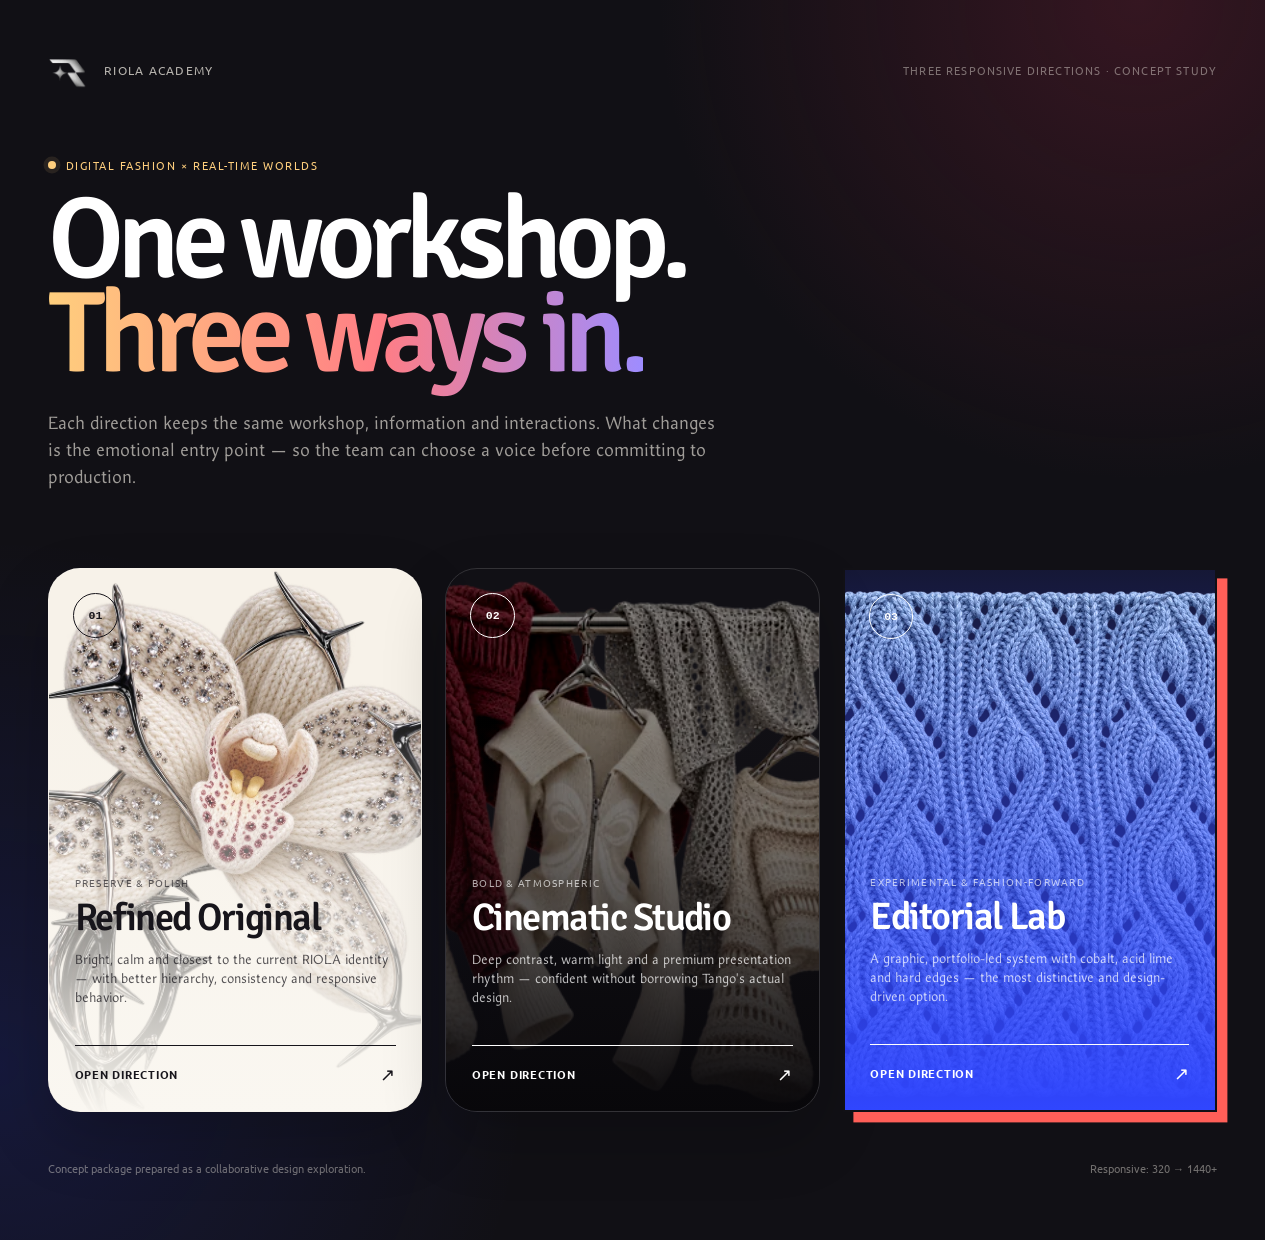
==== index.html @ c8ce3b25 "Publish three responsive RIOLA Academy concept directions" ====
<!doctype html>
<html lang="en">
<head>
  <meta charset="utf-8">
  <meta name="viewport" content="width=device-width, initial-scale=1">
  <meta name="theme-color" content="#111015">
  <meta name="description" content="Three responsive visual directions for RIOLA Academy's digital knitwear workshop.">
  <title>RIOLA Academy — three design directions</title>
  <link rel="icon" href="assets/riola-mark-192.webp" type="image/webp">
  <link rel="stylesheet" href="assets/styles.css?v=20261012172255">
  <link rel="stylesheet" href="assets/concepts.css?v=1">
</head>
<body class="concepts-page">
  <main>
    <header class="concepts-header">
      <a class="concepts-brand" href="./" aria-label="RIOLA Academy concepts home">
        <img src="assets/riola-mark-192.webp" alt="">
        <span>RIOLA ACADEMY</span>
      </a>
      <p>Three responsive directions · concept study</p>
    </header>

    <section class="concepts-intro" aria-labelledby="concepts-title">
      <p class="concepts-kicker"><span aria-hidden="true"></span> Digital fashion × real-time worlds</p>
      <h1 id="concepts-title">One workshop.<br><em>Three ways in.</em></h1>
      <p>Each direction keeps the same workshop, information and interactions. What changes is the emotional entry point — so the team can choose a voice before committing to production.</p>
    </section>

    <section class="concept-grid" aria-label="Design directions">
      <a class="concept-card concept-card--refined" href="refined/">
        <div class="concept-art"><img src="assets/white-flower-1000.webp" alt="" loading="eager"></div>
        <div class="concept-number">01</div>
        <div class="concept-copy">
          <span>Preserve &amp; polish</span>
          <h2>Refined Original</h2>
          <p>Bright, calm and closest to the current RIOLA identity — with better hierarchy, consistency and responsive behavior.</p>
        </div>
        <strong>Open direction <span aria-hidden="true">↗</span></strong>
      </a>

      <a class="concept-card concept-card--cinematic" href="cinematic/">
        <div class="concept-art"><img src="assets/sweater-rack-720.webp" alt="" loading="lazy"></div>
        <div class="concept-number">02</div>
        <div class="concept-copy">
          <span>Bold &amp; atmospheric</span>
          <h2>Cinematic Studio</h2>
          <p>Deep contrast, warm light and a premium presentation rhythm — confident without borrowing Tango's actual design.</p>
        </div>
        <strong>Open direction <span aria-hidden="true">↗</span></strong>
      </a>

      <a class="concept-card concept-card--editorial" href="editorial/">
        <div class="concept-art"><img src="assets/knit-blue-800.webp" alt="" loading="lazy"></div>
        <div class="concept-number">03</div>
        <div class="concept-copy">
          <span>Experimental &amp; fashion-forward</span>
          <h2>Editorial Lab</h2>
          <p>A graphic, portfolio-led system with cobalt, acid lime and hard edges — the most distinctive and design-driven option.</p>
        </div>
        <strong>Open direction <span aria-hidden="true">↗</span></strong>
      </a>
    </section>

    <footer class="concepts-footer">
      <p>Concept package prepared as a collaborative design exploration.</p>
      <span>Responsive: 320 → 1440+</span>
    </footer>
  </main>
</body>
</html>
---- assets/styles.css ----
@font-face {
  font-family: 'Signika Negative';
  src: url('./fonts/Signika_Negative/SignikaNegative-VariableFont_wght.ttf') format('truetype');
  font-style: normal;
  font-weight: 300 700;
  font-display: swap;
}

@font-face {
  font-family: 'Waiting for the Sunrise';
  src: url('./fonts/Waiting_for_the_Sunrise/WaitingfortheSunrise-Regular.ttf') format('truetype');
  font-style: normal;
  font-weight: 400;
  font-display: swap;
}

@font-face {
  font-family: 'Ubuntu';
  src: url('./fonts/Ubuntu/Ubuntu-Regular.ttf') format('truetype');
  font-style: normal;
  font-weight: 400;
  font-display: swap;
}

@font-face {
  font-family: 'Ubuntu';
  src: url('./fonts/Ubuntu/Ubuntu-Medium.ttf') format('truetype');
  font-style: normal;
  font-weight: 500;
  font-display: swap;
}

@font-face {
  font-family: 'Ubuntu';
  src: url('./fonts/Ubuntu/Ubuntu-Bold.ttf') format('truetype');
  font-style: normal;
  font-weight: 700;
  font-display: swap;
}

@font-face {
  font-family: 'Amarna';
  src: url('./fonts/Amarna/Amarna-VariableFont_wght.ttf') format('truetype');
  font-style: normal;
  font-weight: 100 900;
  font-display: swap;
}

@font-face { font-family: 'Poppins'; src: url('./fonts/Poppins/Poppins-Regular.ttf') format('truetype'); font-style: normal; font-weight: 400; font-display: swap; }

@keyframes fade-in {
  0% {
    opacity: 0;
  }

  100% {
    opacity: 1;
  }
}

:root {
  color-scheme: light;
  --ink: #20232d;
  --muted: #737987;
  --blue: #334fcc;
  --wine: #7a2138;
  --green: #2dbd8a;
  --line: rgba(60, 60, 67, .14);
  --glass: rgba(255, 255, 255, .72);
  font-family: Ubuntu, Inter, Arial, sans-serif;
  color: var(--ink);
  background: #fff;
  font-synthesis: none;
  text-rendering: optimizeLegibility;
}

* { box-sizing: border-box; }
html { min-width: 320px; scroll-behavior: smooth; scrollbar-gutter: stable; }
html.modal-open { overflow: hidden; }
html.assets-loading body { overflow: hidden; visibility: hidden; }
html.assets-ready body { animation: assets-ready .18s ease-out both; }
@keyframes assets-ready { from { opacity: 0; } to { opacity: 1; } }
body { margin: 0; min-width: 320px; background: #fff; overflow-x: hidden; }
button, input { font: inherit; }
:where(button, summary, label, [role="button"], [data-page], [data-open-booking], [data-close], [onclick], img, video, figure) { -webkit-tap-highlight-color: transparent; -webkit-touch-callout: none; touch-action: manipulation; }
button { color: inherit; user-select: none; }
img { display: block; max-width: 100%; user-select: none; }
a { color: inherit; }
[hidden] { display: none !important; }

.landing {
  position: relative;
  isolation: isolate;
  min-height: 100vh;
  overflow: clip;
  display: flex;
  flex-direction: column;
  background: #fff;
}
.landing > :not(.site-footer) { transition: filter 250ms ease; }
.ambient { position: absolute; z-index: -2; pointer-events: none; width: 862px; height: 740px; border-radius: 50%; filter: blur(34px); opacity: .65; }
.ambient--blue { left: -660px; top: -140px; background: radial-gradient(ellipse at 50% 50%, rgba(184,199,255,.34), rgba(251,255,206,.16) 44%, transparent 70%); }
.ambient--warm { right: -550px; top: -350px; background: radial-gradient(ellipse at 50% 50%, rgba(255,233,208,.25), transparent 70%); }
.knit-background { position: absolute; z-index: -1; pointer-events: none; left: -190px; bottom: -96px; width: min(790px, 58vw); height: 560px; object-fit: cover; object-position: center; transform: rotate(-7deg); opacity: .88; mask-image: linear-gradient(125deg, #000 0%, #000 52%, transparent 83%); }

.brand-header { flex: 0 0 auto; height: 82px; display: flex; align-items: center; justify-content: center; position: relative; z-index: 1; }
.brand { display: flex; align-items: center; gap: 10px; text-decoration: none; color: #9598a4; font: 400 13px/1 Inter, sans-serif; letter-spacing: .02em; }
.brand img { width: 48px; height: 48px; object-fit: contain; }

.hero { position: relative; width: min(1200px, calc(100% - 64px)); min-height: 418px; margin: 0 auto; display: grid; grid-template-columns: minmax(420px, .98fr) minmax(390px, 1.02fr); align-items: center; }
.hero-copy { position: relative; z-index: 2; padding: 0 0 18px 22px; }
.hero h1 { display: flex; flex-direction: column; margin: 0 0 24px; font-family: 'Signika Negative', Ubuntu, sans-serif; font-weight: 500; font-size: clamp(92px, 13.1vw, 188px); line-height: .72; letter-spacing: -.105em; color: #211c18; }
.hero h1 > span { white-space: nowrap; }
.hero h1 > span {
  display: inline-block;
  flex: 0 0 auto;
  padding-right: 20px;
  align-self: flex-start;
  width: max-content;
  max-width: none;
  color: transparent;
  background: linear-gradient(90deg, #181209 0%, #97948f 100%);
  -webkit-background-clip: text;
  background-clip: text;
  -webkit-text-fill-color: transparent;
}
.hero h1 .accent {
  color: var(--wine);
  -webkit-text-fill-color: var(--wine);
}
.hero-subtitle { display: flex; align-items: center; gap: 10px; margin: 18px 0 23px; color: #7d321f; font: 400 clamp(20px, 2.6vw, 33px)/1.05 'Waiting for the Sunrise', cursive; letter-spacing: -.03em; text-transform: uppercase; white-space: nowrap; }
.hero-subtitle i { display: block; width: 24px; height: 2px; border-radius: 9px; background: #6a1c1c; flex: 0 0 auto; }
.hero-description { max-width: 520px; margin: 0; color: #5f6675; font: 400 15px/1.5 Amarna, Ubuntu, sans-serif; letter-spacing: -.025em; }
.hero-note { margin: 10px 0 21px; color: #858a95; font: 400 11px/1.4 Amarna, Inter, sans-serif; }
.primary-button { display: inline-flex; align-items: center; justify-content: center; gap: 12px; min-height: 52px; padding: 0 22px; border: 1px solid rgba(255,255,255,.58); border-radius: 999px; color: #fff; background: linear-gradient(105deg, #d9304a, #6a1c2d); box-shadow: 0 9px 18px rgba(56, 28, 28, .2), inset 0 1px 2px rgba(0,0,0,.08); cursor: pointer; transition: transform .18s ease, box-shadow .18s ease; }
.primary-button span { font: 400 15px/1 Ubuntu Mono, monospace; text-transform: uppercase; letter-spacing: -.035em; }
.primary-button picture { width: 16px; height: 16px; display: grid; place-items: center; flex: 0 0 16px; }
.primary-button:hover { transform: translateY(-2px); box-shadow: 0 13px 24px rgba(56, 28, 28, .24), inset 0 1px 2px rgba(0,0,0,.08); }
.primary-button:focus-visible, .folder:focus-visible, .close-button:focus-visible, .submit-button:focus-visible { outline: 3px solid #6698ff; outline-offset: 3px; }
.hero-art { height: 420px; position: relative; z-index: 1; align-self: stretch; }
.hero-flower { position: absolute; inset: 3px -25px 0 -8px; width: calc(100% + 40px); height: 100%; object-fit: contain; object-position: bottom; }
.workshop-pill { position: absolute; z-index: 2; left: 17%; bottom: 16px; display: inline-flex; align-items: center; gap: 7px; padding: 8px 13px; border: 1px solid rgba(255,255,255,.84); border-radius: 999px; background: rgba(240,240,240,.72); box-shadow: 0 1px 12px 2px rgba(0,0,0,.16); font: 500 10px/1 Inter, sans-serif; white-space: nowrap; }
.workshop-pill picture { width: 14px; height: 14px; display: grid; place-items: center; }

.facts { position: relative; z-index: 2; width: min(1320px, calc(100% - 64px)); min-height: 96px; margin: 6px auto 0; padding: 18px 27px; display: grid; grid-template-columns: repeat(6, minmax(0, 1fr)) auto; align-items: center; gap: 0; border: 1px solid rgba(255,255,255,.86); border-radius: 26px; background: rgba(255,255,255,.76); box-shadow: 0 6px 30px rgba(64, 72, 88, .13); backdrop-filter: blur(18px); }
.facts > div:not(.availability) { padding: 0 20px; border-right: 1px solid rgba(91, 99, 115, .14); }
.facts > div:first-child { padding-left: 12px; }
.facts span { display: block; color: #8a8e98; font: 400 8px/1.3 Ubuntu; letter-spacing: .06em; text-transform: uppercase; }
.facts strong { display: block; margin-top: 4px; color: #363b47; font: 500 11px/1.3 Ubuntu; white-space: nowrap; }
.facts .availability { display: flex; align-items: center; gap: 6px; margin-left: 16px; padding: 14px 10px; border-radius: 999px; color: #168d67; background: rgba(222, 247, 238, .85); font: 500 9px/1 Inter, sans-serif; white-space: nowrap; }
.facts .availability span { width: 5px; height: 5px; display: block; border-radius: 50%; background: #32b487; }

.desktop-gallery { width: min(1160px, calc(100% - 64px)); margin: 26px auto 38px; min-height: 286px; display: grid; grid-template-columns: minmax(570px, 1.35fr) minmax(265px, .8fr); align-items: center; gap: 42px; position: relative; z-index: 1; }
.folder-grid { display: grid; grid-template-columns: repeat(4, minmax(100px, 1fr)); grid-auto-rows: 138px; align-items: center; justify-items: center; }
.folder { user-select: none; -webkit-user-select: none; -webkit-tap-highlight-color: transparent; -webkit-touch-callout: none; touch-action: manipulation; width: 116px; max-width: 100%; display: flex; flex-direction: column; align-items: center; gap: 5px; padding: 0; border: 0; background: transparent; cursor: pointer; color: #16171b; font: 400 13px/1.15 Poppins, Inter, sans-serif; letter-spacing: -.04em; text-align: center; transition: transform .16s ease; }
.folder img { user-select: none; width: 100%; aspect-ratio: 116 / 98; object-fit: contain; filter: drop-shadow(0 2px 2px rgba(0,0,0,.08)); }
.folder span { user-select: none; display: inline-block; max-width: 130px; padding: 2px 5px; border-radius: 5px; background: rgba(255,255,255,.72); backdrop-filter: blur(5px); }
.folder:hover { transform: translateY(-5px) scale(1.03); }
.folder--tutors { grid-column: 2; grid-row: 2; }
.folder--results { grid-column: 3; grid-row: 2; }
.knit-preview { --knit-preview-radius: 32px; justify-self: center; width: min(350px, 100%); aspect-ratio: 408 / 339; margin: 0; overflow: hidden; border-radius: var(--knit-preview-radius); }
.knit-preview video { display: block; width: 100%; height: 100%; border-radius: var(--knit-preview-radius); clip-path: inset(0 round var(--knit-preview-radius)); object-fit: cover; }

.site-footer { min-height: 142px; margin-top: auto; padding: 25px max(28px, calc((100% - 680px) / 2)); display: grid; grid-template-columns: 1.25fr .75fr .75fr; gap: 48px; color: #fff; background: #030303; position: relative; z-index: 2; font-family: Inter, sans-serif; }
.site-footer > div { display: flex; flex-direction: column; align-items: flex-start; gap: 8px; transition: filter 250ms ease; }
.site-footer strong { font-size: 10px; line-height: 1.2; font-weight: 600; }
.site-footer a { color: #e2e3e7; text-decoration: none; font-size: 9px; }
.site-footer a:hover { color: #65bbff; }
.site-footer .footer-brand strong { font-size: 13px; }
.site-footer small { margin-top: 7px; color: #8e8e92; font-size: 8px; }
.site-footer .footer-brand { padding-top: 1px; }
.site-footer .footer-brand::after { content: ''; position: absolute; left: 50%; top: 25px; width: 12px; height: 10px; border-radius: 50%; background: #fff; opacity: .02; }

/* Floating workshop windows */
.modal-blur-layer { position: fixed; z-index: 19; inset: 0; pointer-events: none; opacity: 0; transition: opacity 250ms ease; }
.modal-blur-layer.is-visible { opacity: 1; }
/* Filter the page content itself so modal scrolling and the Turnstile iframe stay outside the backdrop compositor path. */
html.booking-blur-active .landing,
html.page-blur-active .landing { filter: none; }
html.booking-blur-active .landing > :not(.site-footer),
html.page-blur-active .landing > :not(.site-footer) { filter: blur(10.5px) saturate(.78); }
html.booking-blur-active .site-footer,
html.page-blur-active .site-footer { position: relative; isolation: isolate; }
.site-footer::before { content: ''; position: absolute; z-index: -1; inset: -8px 0 auto;  height: 28px; background: #030303; box-shadow: #000 0 -5px 10px 10px; pointer-events: none; transform: translateY(30px); transition: transform .3s ease; }
html.booking-blur-active .site-footer::before,
html.page-blur-active .site-footer::before {
  transform: translateY(13px)
}
html.booking-blur-active .site-footer > div,
html.page-blur-active .site-footer > div { position: relative; z-index: 1; filter: blur(10.5px) saturate(.78); }
.modal-backdrop { position: fixed; z-index: 20; inset: 0; display: grid; place-items: center; padding: 18px; background: rgba(18, 20, 24, .28); opacity: 0; pointer-events: none; transition: opacity 250ms ease; }
.modal-backdrop.is-visible { opacity: 1; pointer-events: auto; }
.modal-backdrop > .page-window, .modal-backdrop > .booking-window { opacity: 0; transform: scale(.985); will-change: opacity, transform; transition: opacity 250ms ease, transform 250ms ease; }
.modal-backdrop.is-visible > .page-window, .modal-backdrop.is-visible > .booking-window { opacity: 1; transform: scale(1); }
.page-window, .booking-window { position: relative; overflow: hidden; border: 1px solid rgba(255,255,255,.92); border-radius: 32px; background: rgba(255,255,255,.92); box-shadow: 0 12px 56px rgba(0,0,0,.26), inset 0 40px 10px -40px rgba(40,40,40,.35), inset 0 -40px 10px -40px rgba(40,40,40,.25); }
.page-window { display: flex; flex-direction: column; width: min(1440px, calc(100vw - 36px)); max-height: calc(100dvh - 36px); min-height: min(560px, calc(100dvh - 36px)); overflow-x: hidden;}
.window-bar { position: relative; flex: 0 0 78px; display: grid; grid-template-columns: 1fr 2fr 1fr; align-items: center; padding: 0 26px; border-bottom: 1px solid rgba(255,255,255,.48); }
.live-pill { user-select: none; justify-self: start; display: inline-flex; align-items: center; gap: 7px; padding: 8px 12px; border-radius: 999px; color: #fff; background: #050505; font: 700 10px/1 Inter, sans-serif; letter-spacing: .07em; }
.live-pill img { width: auto; height: auto; max-width: none; user-select: none; }
.window-identity { text-align: center; }
.window-identity small { display: block; margin-bottom: 3px; color: rgba(60,60,67,.58); font: 500 8px/1 Inter, sans-serif; letter-spacing: .12em; text-transform: uppercase; }
.window-identity h2 { margin: 0; color: #111; font: 700 19px/1.1 Ubuntu, sans-serif; }
.close-button { user-select: none; -webkit-user-select: none; -webkit-tap-highlight-color: transparent; -webkit-touch-callout: none; touch-action: manipulation; aspect-ratio: 1; justify-self: end; width: 30px; height: 30px; padding: 0; border: 1px solid #e52a43; border-radius: 50%; background: linear-gradient(#e52a43, #891828); box-shadow: inset 0 1px 1px rgba(255,255,255,.35); cursor: pointer; }
.page-body { flex: 1 1 auto; overflow-y: auto; overflow-x: hidden; overflow-anchor: none; overscroll-behavior: contain; scrollbar-color: rgba(80,80,80,.24) transparent; scrollbar-width: thin; }
.content-page { width: 100%; max-width: 1360px; min-height: 100%; margin: 0 auto; padding: 30px 38px 34px; display: flex; flex-direction: column; gap: 24px; }
.content-page p { margin-top: 0; }
.page-heading { position: relative; z-index: 1; }
.page-heading > p:last-child { margin-bottom: 0; color: #69707d; font: 400 15px/1.5 Ubuntu, sans-serif; }
.page-heading h3 { max-width: 980px; margin: 7px 0 6px; color: #15171c; font: 700 clamp(25px, 3.2vw, 38px)/1.08 Ubuntu, sans-serif; letter-spacing: -.03em; }
.eyebrow { margin: 0; color: rgba(60,60,67,.64); font: 500 10px/1.3 Ubuntu, sans-serif; letter-spacing: .1em; text-transform: uppercase; }
.eyebrow--blue { color: var(--blue); }
.heading-with-pill { display: flex; align-items: end; justify-content: space-between; gap: 24px; }
.soft-pill { flex: 0 0 auto; display: inline-flex; align-items: center; gap: 8px; padding: 9px 13px; border: 1px solid rgba(255,255,255,.84); border-radius: 999px; color: #222631; background: rgba(255,255,255,.78); font: 500 11px/1 Ubuntu, sans-serif; white-space: nowrap; }
.soft-pill img { width: auto; height: auto; max-width: none; }
.info-card, .agenda-card, .tutor-card, .checklist-card, .starter-card, .price-card, .inclusions-card, .terms-card { border: 1px solid rgba(229,229,234,.94); border-radius: 18px; background: rgba(255,255,255,.97); box-shadow: 0 7px 16px rgba(27,33,43,.045); }
.icon-chip { display: grid; place-items: center; width: 29px; height: 29px; border-radius: 9px; background: #f0f0f2; }
.icon-chip img { width: auto; height: auto; max-width: none; }

/* About */
.about-intro { display: grid; grid-template-columns: minmax(300px, .78fr) minmax(420px, 1.22fr); gap: 34px; align-items: center; min-height: 248px; }
.about-intro .page-heading h3 { max-width: 500px; }
.about-intro .page-heading > p:not(.eyebrow) { max-width: 520px; color: #3c3c43; }
.quick-facts { display: grid; grid-template-columns: repeat(3, 1fr); gap: 15px; margin: 23px 0 0; }
.quick-facts dt, .price-card dt { color: #81858f; font: 500 13px/1.4 Ubuntu, sans-serif; letter-spacing: .08em; text-transform: uppercase; }
.quick-facts dd, .price-card dd { margin: 3px 0 0; color: #17191f; font: 500 14px/1.25 Ubuntu, sans-serif; }
.rack-photo { position: relative; min-height: 235px; align-self: stretch; display: flex; align-items: center; }
.rack-photo > img { width: 100%; height: 250px; object-fit: cover; object-position: center 50%; border-radius: 12px; }
.photo-label { position: absolute; left: 40%; top: -40px; padding: 7px 11px; border: 1px solid rgba(255,255,255,.86); border-radius: 999px; background: rgba(255,255,255,.82); font-size: 11px; }
.about-cards { display: grid; grid-template-columns: 1fr 1fr; gap: 20px; }
.info-card { position: relative; padding: 24px; }
.info-card h4, .agenda-card h4, .tutor-card h4, .checklist-card h4, .starter-card h4, .inclusions-card h4, .terms-card h4 { margin: 12px 0 7px; color: #101216; font: 700 17px/1.2 Ubuntu, sans-serif; }
.info-card p { margin: 0; color: #747983; font: 400 13px/1.55 Ubuntu, sans-serif; }
.learning-card { padding-left: 24px; }
.learning-grid { display: grid; grid-template-columns: 1fr 1fr; gap: 10px; position: relative; z-index: 1; padding-left: 0; }
.learning-grid > div { min-height: 77px; padding: 12px; border-radius: 12px; background: #f0f0f2; }
.learning-grid strong { font: 700 11px/1 Ubuntu, sans-serif; text-transform: uppercase; }
.learning-grid p { margin-top: 7px; font: 400 11px/1.35 Ubuntu, sans-serif; color: #20232d; }
.learning-grid > div:first-child { grid-row: span 2; align-self: end; }
.red-flower { position: absolute; right: -5px; bottom: -28px; width: 155px; height: 270px; object-fit: contain; object-position: bottom right; pointer-events: none; }

/* Agenda */
.agenda-page { position: relative; }
.agenda-grid { display: grid; grid-template-columns: repeat(3, minmax(0, 1fr)); gap: 16px; align-items: stretch; }
.agenda-card { position: relative; overflow: hidden; min-width: 0; padding: 12px; display: flex; flex-direction: column; }
.agenda-card:first-child::after { content: ''; position: absolute; z-index: 0; right: -42px; bottom: 18px; width: 130px; height: 230px; background: url('./blue-flower-480.webp') center / contain no-repeat; pointer-events: none; }
.process-photo { height: 144px; overflow: hidden; position: relative; border: 1px solid rgba(255,255,255,.84); border-radius: 16px; background: #eceef4; }
.process-photo img { width: 100%; height: 100%; object-fit: cover; }
.process-photo span { position: absolute; left: 11px; bottom: 10px; padding: 7px 10px; border: 1px solid rgba(255,255,255,.85); border-radius: 99px; background: rgba(255,255,255,.84); font-size: 10px; }
.agenda-card > .eyebrow { margin: 12px 0 0; }
.agenda-card h4 { margin: 4px 0 10px; font-size: 15px; text-transform: uppercase; }
.agenda-card ol { list-style: none; counter-reset: agenda; margin: 0; padding: 0; display: grid; gap: 8px; position: relative; z-index: 1; }
.agenda-card ol > li { counter-increment: agenda; position: relative; padding: 9px 15px 9px 31px; border-radius: 12px; background: #f0f1f5; color: #20232d; font: 500 11px/1.38 Ubuntu, sans-serif; }
.agenda-card ol > li::before { content: counter(agenda); position: absolute; left: 11px; top: 9px; color: var(--blue); font-size: 10px; }
.agenda-card ol ul { margin: 6px 0 0; padding-left: 15px; columns: 2; }
.agenda-card ol ul li { padding: 1px 0; }
.agenda-card > small { margin-top: auto; padding-top: 24px; color: #777d88; font: 400 10px/1.4 Ubuntu, sans-serif; }

/* Results */
.results-page > .page-heading { min-height: 134px; margin-left: 15px; }
.results-page > .page-heading h3 { max-width: 961px; margin: 8px 0; }
.results-gallery { display: grid; width: calc(100% - 9px); margin: 0 4.5px; grid-template-columns: minmax(0, 544fr) minmax(0, 714fr); gap: 14px; align-items: start; min-height: 470px; }
.result-outfit { position: relative; width: 100%; height: auto; aspect-ratio: 1; margin: 0; overflow: hidden; border: 1px solid rgba(255,255,255,.86); border-radius: 18px; background: #eaf0f2; }
.result-outfit img { width: 100%; height: 100%; object-fit: cover; object-position: center 54%; }
.result-outfit figcaption { position: absolute; left: 12px; bottom: 12px; padding: 7px 10px; border-radius: 999px; background: rgba(255,255,255,.8); font-size: 10px; }
.swatch-grid { display: grid; width: calc(100% - 20px); aspect-ratio: 694 / 458; margin-left: 10px; grid-template-columns: repeat(3, minmax(0, 1fr)); grid-template-rows: repeat(2, minmax(0, 1fr)); gap: 14px; align-content: start; }
.swatch-tile { min-width: 0; width: 100%; height: 100%; aspect-ratio: 1; margin: 0; overflow: hidden; border-radius: 6px; }
.swatch-tile img { display: block; width: 100%; height: 100%; object-fit: cover; }

/* Tutors */
.tutor-grid { display: grid; grid-template-columns: repeat(2, minmax(0, 1fr)); gap: 18px; align-items: stretch; }
.tutor-card { min-width: 0; padding: 16px; display: grid; grid-template-columns: minmax(105px, 145px) 1fr; align-items: start; gap: 14px; }
.portrait { width: 100%; height: 182px; object-fit: cover; object-position: center top; border-radius: 14px; background: #e9e9eb; }
.tutor-copy { min-width: 0; }
.verified { display: inline-flex; align-items: center; gap: 5px; margin: 0 0 8px; padding: 6px 9px; border-radius: 999px; background: #f0f0f2; color: #20232d; font: 700 9px/1 Inter, sans-serif; text-transform: uppercase; }
.verified img { width: auto; height: auto; max-width: none; }
.tutor-card h4 { margin: 0 0 3px; font-size: 15px; }
.tutor-card p { margin: 0 0 11px; color: #252831; font: 400 10.3px/1.42 Ubuntu, sans-serif; }
.tutor-card .role { font-weight: 500; line-height: 1.28; }

/* Checklist */
.preparation-grid { display: grid; grid-template-columns: minmax(0, 1.22fr) minmax(270px, .82fr); gap: 18px; align-items: stretch; }
.checklist-card { position: relative; overflow: hidden; padding: 24px 25px; }
.checklist-card::after { content: ''; position: absolute; z-index: 0; right: -108px; top: 7px; width: 230px; height: 380px; background: url('./green-flower-480.webp') center / contain no-repeat; pointer-events: none; opacity: .94; }
.checklist-title { position: relative; z-index: 1; display: flex; justify-content: space-between; align-items: center; gap: 12px; }
.checklist-card h4 { margin: 0; font-size: 15px; }
.checklist-title > span { color: #23bd72; font: 500 10px/1 Ubuntu, sans-serif; white-space: nowrap; }
.checklist { position: relative; z-index: 1; list-style: none; display: grid; gap: 0; margin: 12px 0 0; padding: 0; }
.checklist li { border-bottom: 1px solid rgba(60,60,67,.045); }
.checklist li:last-child { border-bottom: 0; }
.checklist label { display: grid; grid-template-columns: 23px minmax(0, 1fr) auto; align-items: center; gap: 11px; padding: 8px 0; cursor: pointer; }
.checklist input { position: absolute; width: 1px; height: 1px; clip-path: inset(50%); overflow: hidden; }
.check-dot { display: grid; place-items: center; width: 20px; height: 20px; border-radius: 50%; background: #dcf3ec; transition: background .15s ease; }
.check-dot img { width: auto; height: auto; max-width: none; opacity: .78; }
.checklist input:checked + .check-dot { background: #40c995; }
.checklist input:checked + .check-dot img { filter: brightness(0) invert(1); opacity: 1; }
.checklist label:focus-within .check-dot { outline: 2px solid #6698ff; outline-offset: 2px; }
.checklist label > span:nth-of-type(2) { display: flex; flex-direction: column; gap: 3px; }
.checklist b { color: #15171c; font: 700 10px/1.25 Ubuntu, sans-serif; }
.checklist small { max-width: 420px; color: #848995; font: 400 10px/1.3 Ubuntu, sans-serif; }
.checklist em { padding: 7px 10px; border-radius: 999px; color: #252831; background: #ededf0; font: normal 500 9px/1 Ubuntu, sans-serif; white-space: nowrap; }
.starter-card { position: relative; overflow: hidden; padding: 22px 25px; display: flex; flex-direction: column; align-items: flex-start; }
.starter-card > img { align-self: center; width: min(225px, 78%); height: 205px; object-fit: contain; }
.starter-kind { align-self: center; display: flex; flex-direction: column; align-items: center; gap: 7px; color: #8b8d95; font: 400 13px/1.2 Ubuntu, sans-serif; }
.starter-kind span { display: inline-flex; align-items: center; gap: 6px; padding: 6px 9px; border-radius: 999px; color: #24262d; background: #f0f0f2; font-size: 11px; }
.starter-kind img { width: auto; height: auto; max-width: none; }
.starter-card h4 { margin: 18px 0 6px; }
.starter-card p { margin: 0 0 7px; color: #7a7e89; font: 400 11px/1.45 Ubuntu, sans-serif; }
.starter-card > a { color: #0784ec; font: 400 10px/1.35 Ubuntu, sans-serif; text-decoration: none; }

/* Price and booking */
.price-layout { display: grid; grid-template-columns: minmax(285px, .72fr) minmax(450px, 1.35fr); gap: 18px; align-items: start; }
.price-card { position: relative; isolation: isolate; overflow: hidden; min-height: 300px; padding: 22px 24px; }
.price-card::after { content: ''; position: absolute; z-index: 0; top: 22px; right: -38px; width: 185px; height: 260px; background: url('./pink-flower-480.webp') center / contain no-repeat; pointer-events: none; }
.price-card > .eyebrow, .price-card dl, .price-card .primary-button, .price-card > small, .price-card .price-amount { position: relative; z-index: 1; }
.price-amount { display: block; margin: 8px 0 11px; color: #20232d; font: 700 40px/1 Ubuntu, sans-serif; letter-spacing: -.06em; }
.price-card dl { display: grid; gap: 10px; margin: 0 0 18px; }
.price-card dd { font-size: 13px; }
.price-card .primary-button { min-height: 45px; padding: 0 19px; }
.price-card .primary-button span { font: 500 13px/1 Ubuntu, sans-serif; letter-spacing: 0; text-transform: none; }
.price-card > small { display: block; max-width: 235px; margin-top: 11px; color: #707582; font: 400 13px/1.45 Ubuntu, sans-serif; }
.price-details { display: flex; flex-direction: column; gap: 14px; }
.inclusions-card, .terms-card { padding: 18px 20px; }
.inclusions-card h4, .terms-card h4 { margin: 0 0 11px; font-size: 15px; }
.inclusions-card ul { list-style: none; display: grid; grid-template-columns: 1fr 1fr; gap: 9px 16px; margin: 0; padding: 0; }
.inclusions-card li { display: flex; align-items: flex-start; gap: 9px; font: 400 11px/1.3 Ubuntu, sans-serif; }
.inclusions-card li > span { display: grid; place-items: center; flex: 0 0 21px; width: 21px; height: 21px; border-radius: 50%; color: #1f9b75; background: #def3ed; font-weight: 700; }
.inclusions-card li div { display: flex; flex-direction: column; gap: 3px; }
.inclusions-card b { font-weight: 500; }
.inclusions-card small { color: #777e8a; font-size: 13px; }
.terms-card ol { margin: 0; padding: 0 8px; list-style: none; }
.terms-card li { padding: 10px 0; border-bottom: 1px solid rgba(60,60,67,.16); font: 500 10px/1.3 Ubuntu, sans-serif; }
.terms-card li:last-child { border-bottom: 0; }
.terms-card li p { margin: 6px 0 0; color: #252831; font: 400 11px/1.4 Ubuntu, sans-serif; }
.terms-card a { font-weight: 500; text-decoration: none; }
.terms-note { margin: 28px 8px 0 !important; color: #333; font: 400 13px/1.35 Ubuntu, sans-serif; text-decoration: underline; }

/* Booking form */
.modal-backdrop--booking { z-index: 30; background: rgba(12,13,15,.3); }
.booking-window { width: min(520px, calc(100vw - 28px)); min-height: 490px; padding-bottom: 0; }
.booking-bar { position: relative; z-index: 2; display: flex; justify-content: space-between; align-items: center; min-height: 77px; padding: 13px 25px; border-bottom: 1px solid rgba(255,255,255,.36); }
.booking-bar small { color: rgba(60,60,67,.58); font: 500 10px/1 Inter, sans-serif; letter-spacing: .08em; text-transform: uppercase; }
.booking-bar h2 { margin: 3px 0 0; color: #111; font: 400 15px/1.15 Inter, sans-serif; }
.booking-form { position: relative; z-index: 2; padding: 12px 24px 0; display: flex; flex-direction: column; gap: 14px; }
.booking-form label { display: flex; flex-direction: column; gap: 6px; color: #111; font: 400 11px/1.2 Inter, sans-serif; }
.booking-form input { width: 100%; height: 46px; padding: 0 13px; border: 1px solid #969696; border-radius: 12px; outline: none; color: #20232d; background: rgba(255,255,255,.28); font: 400 13px/1 Inter, sans-serif; }
.booking-form input::placeholder { color: rgba(60,60,67,.58); }
.booking-form input:focus { border-color: #334fcc; box-shadow: 0 0 0 3px rgba(51,79,204,.12); }
.submit-button-container { display: flex; flex-direction: column; }
#turnstileWidget { display: flex; justify-content: center; margin-top: 6px; min-height: 65px; }
#turnstileWidget[hidden] { display: none; }
.submit-button { min-height: 45px; margin-top: 12px; border: 0; border-radius: 999px; color: #fff; background: #050505; cursor: pointer; font: 400 13px/1 Inter, sans-serif; }
.submit-button:hover { background: #272727; }
.submit-button--submitted,
.submit-button--submitted:hover,
.submit-button--submitted:disabled {
  display: inline-flex;
  align-items: center;
  justify-content: center;
  gap: 8px;
  border: 1px solid #969696;
  outline: 2px solid #181818;
  outline-offset: 2px;
  color: #111;
  background: rgb(239 239 239);
  opacity: 1;
  cursor: default;
  box-shadow: rgb(239 239 239) 0 0 0 2px;
}
.submit-button--submitted::before {
  content: "✓";
  display: grid;
  width: 15px;
  height: 15px;
  color: #39a477;
  place-items: center;
  border-radius: 50%;
  background: transparent;
  font: 700 16px / 1 Inter, sans-serif;
  border: solid 2px;
  align-content: center;
}
.form-message-container {
  position: relative;
  padding: 10px 10px 6px 10px;;
  border: solid 1px #000;
  border-radius: 0 0 12px 12px;
  z-index: -1;
  top: -5px;
  margin: 0 15px;
  background: rgba(255, 255, 255, .28);
  opacity: 0;
  user-select: none;
  transform: translate(0, -20px);
  transition: transform .3s ease, opacity 0.25s ease;
}
.form-message-container--visible {
  opacity: 1;
  transform: translate(0, 0);
}
.form-message { min-height: 5px; margin: 0; color: #111; text-align: center; font: 500 11px/1.35 Inter, sans-serif; }
.form-message--success { color: #158462; }
.form-message--error { color: #a33b3b; }
.sweater-rack { position: absolute; z-index: 1; left: -2%; right: -2%; bottom: -4px; height: 154px; overflow: hidden; pointer-events: none; }
.sweater-rack img { width: 100%; height: 100%; object-fit: cover; object-position: center 51%; filter: blur(1.7px); }

@media (max-width: 960px) {
  .hero { width: min(100% - 42px, 760px); min-height: 400px; grid-template-columns: minmax(340px, 1fr) minmax(280px, .9fr); }
  .hero h1 { font-size: clamp(84px, 12vw, 128px); }
  .hero-subtitle { font-size: 22px; }
  .facts { width: calc(100% - 42px); grid-template-columns: repeat(4, 1fr); row-gap: 12px; }
  .facts > div:nth-child(4) { border-right: 0; }
  .facts .availability { margin-left: 0; justify-self: start; }
  .desktop-gallery { width: calc(100% - 42px); grid-template-columns: minmax(440px, 1.2fr) minmax(220px, .8fr); gap: 18px; }
  .folder-grid { grid-template-columns: repeat(3, minmax(100px, 1fr)); }
  .folder--tutors, .folder--results { grid-column: auto; grid-row: auto; }
  .folder { width: min(116px, 90%); }
  .site-footer { padding-right: 36px; padding-left: 36px; }
  .content-page { padding: 24px 24px 30px; }
  .tutor-card { grid-template-columns: 110px 1fr; }
}

@media (max-width: 490px) {
  .facts { grid-template-columns: 1fr; gap: 0; min-height: 448px; }
  .facts > div:not(.availability), .facts > div:first-child { border-right: 0; border-bottom: 1px solid rgba(91,99,115,.12); }
}
@media (min-width: 491px) and (max-width: 960px) {
  .facts {
    width: auto !important;
    min-height: 112px;
    text-align: center;
    padding: 20px 10px !important;
    gap: 10px;
  }
  .facts .availability {
    margin-left: 50% !important;
  }
}

@media (max-width: 760px) {
  html, body { min-width: 320px; }
  .landing { min-height: 100dvh; }
  .ambient { width: 600px; height: 600px; }
  .ambient--blue { left: -440px; top: -145px; }
  .ambient--warm { right: -420px; top: -200px; }
  .knit-background { left: -220px; bottom: 62px; width: 520px; height: 380px; opacity: .68; }
  .brand-header { height: 78px; justify-content: flex-start; padding: 0 20px; }
  .brand { gap: 8px; font-size: 11px; }
  .brand img { width: 42px; height: 42px; }
  .hero { width: calc(100% - 32px); min-height: 0; margin: 0 auto; display: flex; flex-direction: column; align-items: stretch; }
  .hero-copy { padding: 0 4px; }
  .hero h1 { position: relative; z-index: 1; margin: 5px 0 8px; font-size: clamp(62px, 17vw, 96px); line-height: .76; letter-spacing: -.105em; }
  .hero-subtitle { position: relative; z-index: 1; gap: 8px; margin: 18px 0 12px 5px; font-size: 16px; white-space: normal; }
  .hero-subtitle i { width: 24px; }
  .hero-description { position: relative; z-index: 1; max-width: 410px; padding: 0 6px; font: 400 14px/1.44 Amarna, Ubuntu, sans-serif; }
  .hero-note { position: relative; z-index: 1; margin: 12px 0 16px 6px; font-size: 10px; }
  .hero-copy .primary-button { position: relative; z-index: 3; min-height: 48px; width: min(100%, 310px); margin-left: 2px; }
  .hero-copy .primary-button span { font-size: 14px; }
  .hero-art { position: absolute; z-index: 0; top: 4px; right: -22px; width: 58%; height: 285px; opacity: .72; pointer-events: none; }
  .hero-flower { inset: -5px -8px auto auto; width: 100%; height: 260px; object-fit: contain; object-position: right top; }
  .workshop-pill { left: auto; right: 2px; bottom: -10px; padding: 6px 9px; font-size: 8px; }
  .facts > div:not(.availability), .facts > div:first-child { padding: 7px 2px; }
  .facts span { font-size: 8px; }
  .facts strong { margin-top: 2px; font-size: 11px; }
  .facts .availability { justify-self: start; margin: 9px 0 0; padding: 8px 10px; }
  .desktop-gallery { width: calc(100% - 26px); min-height: auto; margin: 20px auto 28px; display: flex; flex-direction: column; gap: 18px; }
  .knit-preview { --knit-preview-radius: 18px; order: -1; width: min(100%, 360px); aspect-ratio: 408 / 339; }
  .folder-grid { width: 100%; grid-template-columns: repeat(2, minmax(0, 1fr)); grid-auto-rows: 126px; gap: 2px 10px; }
  .folder { width: 116px; font-size: 11px; }
  .site-footer { min-height: auto; padding: 22px 22px 28px; grid-template-columns: 1fr 1fr; gap: 18px 20px; }
  .site-footer .footer-brand { grid-column: 1 / -1; }
  .site-footer .footer-brand strong { font-size: 13px; }
  .site-footer > div { gap: 8px; }
  .site-footer strong { font-size: 10px; }
  .site-footer a { font-size: 9px; }
  .site-footer .footer-brand::after { display: none; }

  .modal-backdrop { padding: 8px; }
  .page-window { width: calc(100vw - 16px); height: auto; max-height: calc(100dvh - 16px); min-height: 0; border-radius: 26px; }
  .window-bar { flex: 0 0 78px; grid-template-columns: 1fr auto; padding: 0 18px; border-bottom: 0; }
  .window-identity { display: none; }
  .live-pill { padding: 7px 10px; font-size: 9px; }
  .close-button { width: 26px; height: 26px; }
  .page-body { border-radius: 0 0 26px 26px; }
  .content-page { padding: 10px 16px 24px; gap: 16px; }
  .page-heading h3 { margin: 4px 0 5px; font-size: 24px; line-height: 1.08; letter-spacing: -.02em; }
  .page-heading > p:last-child { font-size: 15px; line-height: 1.42; }
  .eyebrow { font-size: 9px; }
  .heading-with-pill { align-items: flex-start; flex-direction: column; gap: 9px; }
  .soft-pill { padding: 7px 10px; font-size: 10px; }
  .info-card, .agenda-card, .tutor-card, .checklist-card, .starter-card, .price-card, .inclusions-card, .terms-card { border-radius: 15px; }

  .about-intro { display: flex; flex-direction: column; align-items: stretch; gap: 12px; min-height: 0; }
  .about-intro .page-heading h3 { max-width: 370px; }
  .about-intro .page-heading > p:not(.eyebrow) { font-size: 13px; }
  .quick-facts { gap: 10px; margin-top: 16px; }
  .quick-facts dt { font-size: 8px; }
  .quick-facts dd { font-size: 11px; }
  .rack-photo { min-height: 0; height: 170px; margin: 0 -16px; }
  .rack-photo > img { height: 170px; border-radius: 0; object-position: center 42%; }
  .photo-label { left: 34%; bottom: 7px; font-size: 9px; }
  .about-cards { grid-template-columns: 1fr; gap: 14px; }
  .info-card { padding: 17px; }
  .info-card h4 { margin: 9px 0 6px; font-size: 15px; }
  .info-card p { font-size: 11px; }
  .learning-grid { grid-template-columns: 1fr; gap: 8px; }
  .learning-grid > div, .learning-grid > div:first-child { min-height: 0; grid-row: auto; padding: 11px; }
  .learning-grid strong { font-size: 10px; }
  .learning-grid p { margin: 5px 0 0; font-size: 10px; }
  .red-flower { right: -13px; bottom: -15px; width: 115px; height: 205px; opacity: .96; }

  .agenda-grid { grid-template-columns: 1fr; gap: 12px; }
  .agenda-page > .page-heading { padding: 0 15px; }
  .agenda-card { padding: 10px; }
  .process-photo { height: 130px; }
  .agenda-card h4 { font-size: 13px; }
  .agenda-card ol { gap: 6px; }
  .agenda-card ol > li { padding: 8px 9px 8px 28px; font-size: 10px; }
  .agenda-card ol > li::before { left: 9px; top: 8px; }
  .agenda-card > small { padding-top: 11px; font-size: 9px; }
  .agenda-card:first-child::after { display: none; }
  .agenda-card:last-child::after { content: ''; position: absolute; z-index: 0; right: -32px; bottom: 18px; width: 105px; height: 175px; background: url('./blue-flower-480.webp') center / contain no-repeat; pointer-events: none; }

  .results-page { gap: 24px; padding-bottom: 34px; }
  .results-page > .page-heading { min-height: 168px; margin-left: 15px; }
  .results-page > .page-heading h3 { max-width: 351px; margin: 7px 0 8px; }
  .results-gallery { width: 100%; margin: 0; grid-template-columns: 1fr; justify-items: center; gap: 14px; min-height: 0; }
  .result-outfit { width: min(100%, 366px); aspect-ratio: 1; }
  .result-outfit img { object-position: center 54%; }
  .swatch-grid { width: 100%; aspect-ratio: 366 / 528; margin-left: 0; grid-template-columns: repeat(2, minmax(0, 1fr)); grid-template-rows: repeat(3, minmax(0, 1fr)); grid-template-areas: "blue beige" "red indigo" "grey pink"; gap: 0 14px; }
  .swatch-grid > .swatch-tile:nth-child(1) { grid-area: blue; }
  .swatch-grid > .swatch-tile:nth-child(2) { grid-area: red; }
  .swatch-grid > .swatch-tile:nth-child(3) { grid-area: grey; }
  .swatch-grid > .swatch-tile:nth-child(4) { grid-area: beige; }
  .swatch-grid > .swatch-tile:nth-child(5) { grid-area: indigo; }
  .swatch-grid > .swatch-tile:nth-child(6) { grid-area: pink; }

  .tutor-grid { grid-template-columns: 1fr; gap: 12px; }
  .tutor-card { padding: 12px; display: flex; flex-direction: column; gap: 10px; }
  .portrait { width: min(100%, 150px); height: 150px; }
  .tutor-copy { width: 100%; }
  .verified { margin-bottom: 6px; padding: 5px 8px; font-size: 8px; }
  .tutor-card h4 { margin-bottom: 3px; font-size: 13px; }
  .tutor-card p { margin-bottom: 8px; font-size: 9.5px; line-height: 1.35; }

  .preparation-grid { grid-template-columns: 1fr; gap: 12px; }
  .checklist-card { padding: 15px 14px; }
  .checklist-card h4 { font-size: 13px; }
  .checklist-title > span { font-size: 9px; }
  .checklist { margin-top: 8px; }
  .checklist label { grid-template-columns: 18px minmax(0,1fr) auto; gap: 8px; padding: 7px 0; }
  .check-dot { width: 17px; height: 17px; }
  .checklist b { font-size: 9px; }
  .checklist small { font-size: 9px; }
  .checklist em { padding: 6px 8px; font-size: 8px; }
  .checklist-card::after { right: -120px; top: auto; bottom: -45px; width: 170px; height: 270px; }
  .starter-card { padding: 16px; }
  .starter-card > img { width: min(190px, 75%); height: 155px; }
  .starter-kind { font-size: 10px; }
  .starter-card h4 { margin: 15px 0 5px; font-size: 14px; }
  .starter-card p, .starter-card > a { font-size: 13px; }

  .price-layout { grid-template-columns: 1fr; gap: 12px; }
  .price-card { padding: 16px 16px 16px max(16px, 6%); }
  .price-card::after { top: 25px; right: -46px; width: 150px; height: 195px; }
  .price-amount { margin: 7px 0 8px; font-size: 34px; }
  .price-card dl { gap: 7px; margin-bottom: 13px; }
  .price-card dd { font-size: 11px; }
  .price-card .primary-button { min-height: 42px; }
  .price-card > small { max-width: 210px; font-size: 13px; }
  .price-details { gap: 10px; }
  .inclusions-card, .terms-card { padding: 14px max(16px, 6%); }
  .inclusions-card h4, .terms-card h4 { font-size: 13px; }
  .inclusions-card ul { grid-template-columns: 1fr; gap: 8px; }
  .inclusions-card li { font-size: 10px; }
  .inclusions-card small { font-size: 9px; }
  .terms-card ol { padding: 0 5px; }
  .terms-card li { padding: 9px 0; font-size: 9px; }
  .terms-card li p { font-size: 10px; }
  .terms-note { margin: 7px 5px 0; font-size: 9px; }

  .booking-window { width: calc(100vw - 16px); min-height: min(520px, calc(100dvh - 16px)); border-radius: 25px; padding-bottom: 0; }
  .booking-bar { min-height: 74px; padding: 12px 18px; }
  .booking-bar small { font-size: 9px; }
  .booking-bar h2 { font-size: 14px; }
  .booking-form { gap: 13px; padding: 12px 18px 0; }
  .booking-form label { font-size: 10px; }
  .booking-form input { height: 45px; }
  .submit-button { min-height: 45px; margin-top: 12px; }
  .sweater-rack { height: 140px; }
}

@media (max-width: 390px) {
  .hero h1 { font-size: 60px; }
  .hero-subtitle { font-size: 14px; }
  .hero-description { font-size: 13px; }
  .folder-grid { grid-auto-rows: 116px; }
  .folder { width: 104px; font-size: 10px; }
  .site-footer { padding-right: 17px; padding-left: 17px; }
  .content-page { padding-right: 13px; padding-left: 13px; }
  .quick-facts { gap: 6px; }
  .checklist label { grid-template-columns: 17px minmax(0,1fr) auto; gap: 6px; }
  .checklist em { padding: 5px 6px; font-size: 7px; }
}


.modal-backdrop > .page-window, .modal-backdrop > .booking-window { transition: opacity 250ms ease, transform 250ms ease !important; } 

@media (max-width: 1100px) {
  .photo-label {
    display: none;
  }
}
/* Flower placements and card geometry follow the paired desktop/mobile Figma frames. */
@media (min-width: 761px) {
  .page-window > .page-body { min-height: 0; scrollbar-gutter: stable; }

  .about-cards {
    position: relative;
    width: calc(100% - 110px);
    max-width: 1174px;
    margin: 0 0 0 6px;
    padding-top: 46px;
    grid-template-columns: minmax(0, 607fr) minmax(0, 539fr);
    gap: 28px;
    align-items: start;
  }
  .about-cards .process-card { min-height: 273px; }
  .about-cards .learning-card { min-height: 301px; }
  .about-cards > .red-flower {
    z-index: 3;
    left: 36.97%;
    top: -42px;
    right: auto;
    bottom: auto;
    width: min(16vw, 230px);
    height: min(25.1vw, 361px);
    object-position: center;
  }

  .agenda-grid { align-items: stretch; width: calc(100% - 12px); margin-left: 5px; }
  .agenda-card { min-height: 544px; }
  .agenda-card > * { position: relative; z-index: 1; }
  .agenda-card:first-child { overflow: visible; z-index: 3; }
  .agenda-card:first-child::after {
    z-index: 4;
    right: -9.9%;
    top: 36.4%;
    bottom: auto;
    width: min(13.9vw, 200px);
    height: min(24.24vw, 349px);
  }

  .preparation-grid { grid-template-columns: minmax(0, 742fr) minmax(270px, 506fr); }
  .checklist-card {
    z-index: 1;
    overflow: visible;
    min-height: 513px;
  }
  .checklist-card::after {
    left: calc(100% - 12px);
    top: 25px;
    right: auto;
    width: min(15.8vw, 228px);
    height: min(28.2vw, 406px);
  }
  .starter-card { min-height: 513px; }

  .price-layout { position: relative; }
  .price-card {
    z-index: 1;
    overflow: visible;
  }
  .price-card::after {
    left: 45.45%;
    top: 84px;
    right: auto;
    width: min(16vw, 230px);
    height: min(28.4vw, 409px);
  }
}

@media (max-width: 760px) {
  .brand-header { height: 99px; }
  .hero { min-height: 548px; }
  .hero-art {
    top: 231px;
    right: -14px;
    width: min(240px, 63vw);
    height: 270px;
    opacity: 1;
  }
  .hero-flower {
    inset: 0;
    width: 100%;
    height: 100%;
    object-position: center;
  }

  .about-page { gap: 0; }
  .about-intro {
    position: relative;
    display: block;
    height: 291px;
    min-height: 291px;
  }
  .about-intro > .page-heading { max-width: 100%; }
  .about-intro .page-heading > p:not(.eyebrow) { max-width: 100%; }
  .about-intro .rack-photo {
    position: absolute;
    z-index: 0;
    top: 309px;
    left: 50%;
    width: min(481px, calc(100% + 115px));
    height: 271px;
    min-height: 0;
    margin: 0;
    transform: translateX(-50%);
  }
  .about-intro .rack-photo > img {
    width: 100%;
    height: 100%;
    object-position: center 51%;
  }
  .about-intro .photo-label { left: 40%; bottom: 12px; }
  .about-cards {
    position: relative;
    z-index: 1;
    display: grid;
    grid-template-columns: minmax(0, 1fr);
    grid-template-rows: 285px 521px;
    gap: 28px;
    height: 929px;
    margin: 0;
    padding-top: 95px;
  }
  .about-cards .process-card,
  .about-cards .learning-card { min-height: 0; width: min(100%, 450px); }
  .about-cards > .red-flower {
    z-index: 2;
    left: calc(100% - 195px);
    top: 604px;
    right: auto;
    bottom: auto;
    width: min(205.5px, 58vw);
    height: min(324px, 91.3vw);
    object-position: center;
    opacity: .96;
  }

  .agenda-grid { 
    gap: 16px;        
    display: flex;
    flex-direction: column;
    align-items: center;
  }
  .agenda-card:last-child > * { position: relative; z-index: 1; }
  .agenda-card:first-child::after { display: none; }
  .agenda-card:nth-child(1) { min-height: 508px; }
  .agenda-card:nth-child(2) { min-height: 497px; }
  .agenda-card:last-child {
    min-height: 451px;
    overflow: hidden;
  }
  .agenda-card:last-child::after {
    right: -10px;
    top: 362px;
    bottom: auto;
    width: min(202px, 56vw);
    height: min(353px, 98vw);
  }

  .before-page,
  .price-page {
    padding-right: clamp(16px, 9.18vw, 38px);
    padding-left: clamp(16px, 9.18vw, 38px);
  }
  .before-page { gap: 24px; }
  .before-page > .page-heading { min-height: 137px; }
  .preparation-grid { grid-template-columns: minmax(0, 1fr); gap: 18px; }
  .checklist-card {
    z-index: auto;
    display: flex;
    flex-direction: column;
    min-height: 890px;
    overflow: hidden;
    padding: 18px 20px;
  }
  .checklist-card::after { display: none; }
  .checklist-card .checklist label { height: 100%; align-items: center; padding: 10px 0; }
  .starter-card {
    min-height: 513px;
    padding: 26px 20px 20px;
  }
  .starter-card::after {
    content: '';
    position: absolute;
    z-index: 0;
    top: 248px;
    right: -140px;
    width: min(203.5px, 57vw);
    height: min(361.6px, 101vw);
    background: url('./green-flower-480.webp') center / contain no-repeat;
    pointer-events: none;
    opacity: .94;
  }
  .starter-card > * { position: relative; z-index: 1; }
  .starter-card > img { width: min(228px, 81%); height: 228px; }

  .price-layout { grid-template-columns: minmax(0, 1fr); gap: 12px; }
  .price-card { z-index: auto; overflow: hidden; }
  .price-card::after {
    left: calc(100% - 34px);
    top: -9px;
    right: auto;
    width: min(193px, 47vw);
    height: min(343.7px, 83.5vw);
  }
}

/* Geometry taken from the paired 1695/403px landing and 1358/398px window frames. */
@media (min-width: 761px) {
  .landing { min-height: 100vh; }
  .brand { gap: 12px; font-size: clamp(13px, .885vw, 15px); }
  .brand img { width: 76px; height: 73px; }
  .hero {
    width: min(1640px, calc(100% - 48px));
    min-height: clamp(590px, 49.73vw, 843px);
    margin-top: clamp(20px, 3.25vw, 55px);
    grid-template-columns: minmax(0, 46%) minmax(0, 54%);
    align-items: center;
  }
  .hero-copy { padding: 0 0 0 clamp(18px, 5vw, 100px); }
  .hero h1 { margin-bottom: 23px; font-size: clamp(106px, 11.8vw, 200px); line-height: .78; letter-spacing: -.13em; }
  .hero-subtitle { margin: 0 0 30px 15px; font-size: clamp(27px, 2.36vw, 40px); }
  .hero-subtitle i { width: 30px; }
  .hero-description { max-width: 546px; margin-left: 15px; font-size: clamp(16px, 1.062vw, 18px); line-height: 1.45; }
  .hero-note { margin: 14px 0 27px 15px; font-size: 13px; }
  .hero-copy .primary-button { min-width: 313px; min-height: 57px; margin-left: 15px; }
  .hero-copy .primary-button span { font-size: clamp(18px, 1.3vw, 22px); }
  .hero-art { height: clamp(590px, 49.73vw, 843px); }
  .hero-flower {  min-width: 495px; inset: 0 auto auto 0; width: 100%; height: 100%; object-fit: contain; }
  .workshop-pill { left: 40.5%; bottom: 9.7%; padding: 9px 14px; font-size: 12px; }
  .facts { width: min(1561px, calc(100% - 80px)); min-height: 112px; margin: -53px auto 0; padding: 20px clamp(20px, 2.9vw, 49px); gap: 28px; border-radius: 28px; }
  .facts > div:not(.availability) { padding: 0 0 0 0; }
  .facts span { font-size: clamp(9px, .59vw, 10px); }
  .facts strong { font-size: clamp(13px, .885vw, 15px); }
  .facts .availability { font-size: 11px; }
  .desktop-gallery { width: min(1218px, calc(100% - 64px)); min-height: 484px; margin: 100px auto 55px; grid-template-columns: minmax(0, 728fr) minmax(0, 408fr); gap: clamp(30px, 5vw, 82px); align-items: start; }
  .folder-grid { position: relative; display: block; width: 100%; aspect-ratio: 728 / 484; }
  .folder { position: absolute; width: clamp(80px, 18.4%, 134px); font-size: clamp(13px, .945vw, 16px); }
  .folder img { transform: scale(0.9); }
  .folder--price { left: 24.82%; top: 0; }
  .folder--about { left: 0; top: 25.83%; }
  .folder--before { left: 50.71%; top: 21.07%; }
  .folder--agenda { left: 81.62%; top: 17.36%; }
  .folder--tutors { left: 24.88%; top: 55.79%; }
  .folder--results { left: 69.52%; top: 62.40%; }
  .knit-preview { --knit-preview-radius: 32px; width: 100%; max-width: 408px; aspect-ratio: 408 / 339; }
  .knit-background { 
    left: -570px;
    bottom: -230px;
    width: 1204px;
    height: 1100px;
    object-fit: cover;
    transform: rotate(-6.71deg);
    opacity: 1;
    mask-image: none;
    max-width: max-content;
   }
  .site-footer { min-height: 200px; padding: 44px max(40px, calc((100% - 1200px) / 2)); gap: clamp(80px, 13vw, 226px); }
  .site-footer .footer-brand strong { font-size: clamp(18px, 1.4vw, 24px); }
  .site-footer strong { font-size: clamp(13px, .83vw, 14px); }
  .site-footer a { font-size: clamp(11px, .77vw, 13px); }
  .site-footer small { font-size: 13px; }

  .page-window { width: min(1358px, calc(100vw - 36px)); height: auto; min-height: min(560px, calc(100dvh - 36px)); max-height: calc(100dvh - 36px); }
  .booking-window { width: min(522px, calc(100vw - 28px)); min-height: 493px; }
  .content-page { max-width: none; }
  .page-heading h3 { font-size: clamp(31px, 2.8vw, 38px); }
  .page-heading > p:last-child { font-size: clamp(13px, 1.03vw, 15px); }
  .eyebrow { font-size: 11px; }
  .window-identity h2 { font-size: 20px; }
  .window-identity small { font-size: 10px; }
  .about-intro { min-height: 300px; }
  .about-cards { width: min(1174px, 100%); margin: 0 auto; }
  .process-card p { max-width: 550px; padding-right: 130px; font-size: 13px;}
  .rack-photo { height: 307px; min-height: 307px; overflow: visible; }
  .rack-photo > img { position: absolute; left: 0; top: 0; width: min(705.8px, 100%); height: auto; aspect-ratio: 3840 / 2160; object-fit: fill; border-radius: 0; }
  .about-cards > .red-flower { left: calc(51.8% - 280px); }
  .learning-card { position: relative; display: block; height: 301px; min-height: 301px; padding: 34px 20px; }
  .learning-card > .icon-chip { position: absolute; left: 20px; top: 34px; width: 38px; height: 38px; }
  .learning-card > h4 { position: absolute; left: 20px; top: 87px; margin: 0; }
  .learning-grid { position: absolute; inset: 34px 20px; display: grid; grid-template-columns: 1fr 1fr; grid-template-rows: 1fr 1fr; gap: 24px 21px; }
  .learning-grid > div { min-height: 0; padding: 16px; align-self: end; }
  .learning-grid > div:first-child { grid-column: 1; grid-row: 2; align-self: end; }
  .learning-grid > div:nth-child(2) { grid-column: 2; grid-row: 1; align-self: start; }
  .learning-grid > div:nth-child(3) { grid-column: 2; grid-row: 2; align-self: end; }
  .info-card h4 { font-size: 20px; }
  .info-card p { font-size: 14px; }
  .learning-grid strong { font-size: 14px; }
  .learning-grid p { font-size: 13px; line-height: 1.25; }
  .agenda-card:first-child::after { background-position: top; }
  .agenda-card h4 { font-size: 19px; }
  .agenda-card ol > li { font-size: 13px; }
  .agenda-card > small { font-size: 11px; }
  .result-outfit { aspect-ratio: 544 / 470; }
  .result-outfit img { object-position: center 50%; }
  .swatch-grid { width: 100%; height: 470px; aspect-ratio: auto; margin-left: 0; }
  .swatch-tile { width: min(100%, 222px); height: auto; aspect-ratio: 1; justify-self: center; align-self: center; }
  .tutor-card { min-height: 520px; padding: 20px 18px; grid-template-columns: minmax(150px, 192px) minmax(0, 1fr); gap: 14px; }
  .tutor-card:nth-child(2) { grid-template-columns: minmax(150px, 199px) minmax(0, 1fr); }
  .tutor-card:nth-child(1) .portrait { height: 231px; }
  .tutor-card:nth-child(2) .portrait { height: 208px; }
  .tutor-card h4 { font-size: 20px; }
  .tutor-card p { font-size: 13px; line-height: 1.35; }
  .checklist-card::after { left: calc(100% - 81px); top: 50px; width: 228px; height: 405px; transform: rotate(18.23deg); }
  .checklist b, .checklist small, .checklist em { font-size: 15px; }
  .checklist-card h4, .starter-card h4 { font-size: 18px; }
  .starter-card p { font-size: 15px; }
  .starter-card > a { font-size: 13px; }
  .price-card::after { display: none; }
  .terms-card { position: relative; overflow: visible; }
  .terms-card::after { content: ''; position: absolute; z-index: 1; left: -181px; top: 28px; width: 230px; height: 409px; background: url('./pink-flower-480.webp') center / contain no-repeat; transform: rotate(-21.39deg); pointer-events: none; }
  .terms-card > * { position: relative; z-index: 2; }
  .price-amount { font-size: 42px; }
  .price-card dd, .inclusions-card li, .terms-card li p { font-size: 13px; }
  .terms-card li { font-size: 13px; }
}

.sweater-rack { top: 337px; bottom: auto; height: 317px; overflow: visible; }
.sweater-rack img { width: 100%; height: auto; aspect-ratio: 3840 / 2160; object-fit: fill; object-position: center; filter: blur(3.5px); }
.page-window, .booking-window { background: rgba(255,255,255,.92); }

@media (min-width: 761px) {
  .price-card { min-height: 375px; }
  .price-details { position: relative; }
  .terms-card { min-height: 320px; }
  .terms-card::after { display: none; }
  .price-details::after { 
    content: '';
    position: absolute;
    z-index: 3;
    left: -166px;
    top: 12px;
    width: 210px;
    height: 409px;
    background: url(./pink-flower-480.webp) center / contain no-repeat;
    transform: rotate(-21.39deg);
    pointer-events: none;
  }
}

@media (max-width: 760px) {
  .landing { min-height: 0; }
  .brand-header { padding-left: 24px; }
  .brand { gap: 12px; font-size: 15px; }
  .brand img { width: 76px; height: 73px; }
  .hero { width: calc(100% - 32px); min-height: 548px; }
  .hero h1 { margin-top: 0; font-size: clamp(74px, 23.82vw, 96px); line-height: .82; letter-spacing: -.13em; }
  .hero-subtitle { margin: 16px 0 8px 10px; font-size: 16px; }
  .hero-subtitle i { width: 30px; }
  .hero-description { max-width: 64%; padding-left: 10px; font-size: 16px; line-height: 1.45; }
  .hero-note { margin: 16px 0 26px 10px; font-size: 13px; }
  .hero-copy .primary-button { width: min(313px, 100%); min-height: 57px; margin: 0 auto; display: flex; }
  .hero-copy .primary-button span { font-size: 18px; }
  .hero-art { top: 40px; right: -145px; width: 360px; height: 354px; opacity: 1; }
  .hero-flower { inset: 42px auto auto 60px; width: 240px; height: 270px; transform: rotate(-52.92deg); object-fit: contain; }
  .workshop-pill { left: -2px; right: auto; top: 175px; bottom: auto; width: 154px; height: 29px; justify-content: center; padding: 6px 10px; font-size: 10px; }
  .facts { width: calc(100% - 64px); margin: 24px auto 0; padding: 20px; border-radius: 28px; }
  .facts > div:not(.availability), .facts > div:first-child { padding: 8px 0; }
  .facts span { font-size: 10px; }
  .facts strong { font-size: 15px; }
  .facts .availability { font-size: 11px; }
  .desktop-gallery { width: calc(100% - 32px); margin: 32px auto 96px; gap: 70px; }
  .knit-preview { --knit-preview-radius: 32px; width: 100%; max-width: 408px; aspect-ratio: 372 / 300; }
  .folder-grid { position: relative; display: block; width: calc(100% - 32px); max-width: 1000px; height: auto; aspect-ratio: 371 / 625; margin: 0 auto; }
  .folder { position: absolute; width: 29.5%; min-width: 80px; max-width: 134px; font-size: 16px; }
  .folder--price { left: 28.94%; top: 0; }
  .folder--before { left: 70.5%; top: 17.12%; }
  .folder--about {
    left: 5%;
    top: 25.68%; 
  }
  .folder--tutors { left: 49.41%; top: 44.16%; }
  .folder--agenda { left: 7.24%; top: 65.60%; }
  .folder--results { left: 70.5%; top: 80.80%; }
  .knit-background {
    left: -525px;
    bottom: 100px;
    width: max-content;
    height: 900px;
    object-fit: cover;
    transform: none;
    opacity: 1;
    mask-image: none;
    max-width: max-content;
  }
  .site-footer { min-height: 360px; padding: 32px 16px; display: flex; flex-direction: column; gap: 24px; }
  .site-footer .footer-brand strong { font-size: 24px; }
  .site-footer strong { font-size: 13px; }
  .site-footer a { font-size: 11px; }
  .site-footer small { font-size: 13px; }

  .modal-backdrop { padding: 0; }
  .page-window { width: calc(100% - 4px); max-height: 100dvh; }
  .booking-window { width: min(398px, 100vw); min-height: 493px; border-radius: 28px; }
  .booking-bar { padding-right: 26px; padding-left: 26px; }
  .booking-bar small { font-size: 10px; }
  .booking-bar h2 { font-size: 15px; }
  .booking-form { padding-right: 25px; padding-left: 25px; }
  .booking-form input { height: 46px; }
  .page-heading > p:last-child,
  .about-intro .page-heading > p:not(.eyebrow) { font-size: 15px; }
  .eyebrow { font-size: 10px; }
  .quick-facts dt { font-size: 10px; }
  .quick-facts dd { font-size: 15px; }
  .info-card h4 { font-size: 20px; }
  .info-card p { font-size: 14px; line-height: 1.5; }
  .process-card p { max-width: none; padding-right: 0; font-size: 14px; }
  .learning-grid strong { font-size: 13px; }
  .learning-grid p { font-size: 13px; }
  .about-intro .rack-photo > img { object-fit: contain; }
  .about-cards > .red-flower { top: 624px; left: auto; right: -30.53px; width: 205.53px; height: 324px; }
  .agenda-card h4 { font-size: 19px; }
  .agenda-card ol > li { font-size: 11px; line-height: 1.35; }
  .agenda-card > small { font-size: 10px; }
  .agenda-card:last-child::after { z-index: 4; right: -118px; top: auto; bottom: -96px; width: 202.3px; height: 353px; transform: rotate(-57.72deg); transform-origin: center; background-size: 100% 112.74%; background-position: top; }
  .result-outfit { aspect-ratio: 354 / 302; }
  .result-outfit img { object-position: center 50%; }
  .portrait { width: 150px; height: auto; }
  .tutor-card:nth-child(1) .portrait { height: 181px; }
  .tutor-card:nth-child(2) .portrait { height: 157px; }
  .tutor-card h4 { font-size: 20px; }
  .tutor-card p { font-size: 11px; }
  .checklist-card h4, .starter-card h4 { font-size: 18px; }
  .checklist b, .checklist small { font-size: 13px; }
  .checklist em { font-size: 10px; }
  .starter-card p, .starter-card > a { font-size: 13px; }
  .starter-card::after { right: -30px; top: -70px; width: 203.5px; height: 361.6px; transform: rotate(-138.24deg) scaleY(-1); transform-origin: center; opacity: 1; }
  .price-amount { font-size: 42px; }
  .price-card dd, .inclusions-card li, .terms-card li p { font-size: 13px; }
  .inclusions-card h4, .terms-card h4 { font-size: 18px; }
  .terms-card li { font-size: 13px; }
  .price-card::after { left: calc(50% + 59px); top: 14px; right: auto; width: 193.2px; height: 343.7px; transform: rotate(142.51deg) scaleY(-1); transform-origin: center; }
}

/* Keep the Figma proportions and text legible on large desktop displays. */
@media (min-width: 1900px) and (min-height: 1000px) {
  .landing { zoom: 1.15; }
  .page-window, .booking-window { zoom: 1.15; }
}
@media (min-width: 2400px) and (min-height: 1250px) {
  .landing { zoom: 1.35; }
  .page-window, .booking-window { zoom: 1.35; }
}
@media (min-width: 3000px) and (min-height: 1600px) {
  .landing { zoom: 1.6; }
  .page-window, .booking-window { zoom: 1.6; }
}
@media (min-width: 3700px) and (min-height: 1950px) {
  .landing { zoom: 1.85; }
  .page-window, .booking-window { zoom: 1.85; }
}

/* Fade the flower into the white hero background over the final 20px. */
.hero-flower {
  -webkit-mask-image: linear-gradient(to bottom, #000 0%, #000 calc(100% - 10%), #00000000 99%);
  mask-image: linear-gradient(to bottom, #000 0%, #000 calc(100% - 10%), #00000000 99%);
  -webkit-mask-repeat: no-repeat;
  mask-repeat: no-repeat;
  -webkit-mask-size: 100% 100%;
  mask-size: 100% 100%;
}

/* Final Figma geometry: keep each element tied to its owning card. */
.folder span {
  position: relative;
  z-index: 0;
  padding: 2px 5px;
  background: transparent;
  backdrop-filter: none;
}
.folder span::before {
  content: '';
  position: absolute;
  z-index: -1;
  inset: -7px -11px;
  border-radius: 999px;
  background: rgba(255,255,255,.92);
  filter: blur(7px);
}
.workshop-pill--mobile { display: none; }

.results-gallery {
  width: min(100%, 1286px);
  min-height: 0;
  aspect-ratio: 1286 / 470;
  grid-template-columns: minmax(0, 544fr) minmax(0, 728fr);
  gap: 14px;
}
.results-gallery .result-outfit { height: 100%; aspect-ratio: 544 / 470; }
.results-gallery .swatch-grid {
  width: 100%;
  height: 100%;
  margin-left: 0;
  padding: 0 17px;
  aspect-ratio: auto;
  grid-template-columns: repeat(3, minmax(0, 1fr));
  grid-template-rows: repeat(2, minmax(0, 1fr));
  gap: 14px;
}
.results-gallery .swatch-tile:hover { transform: translateY(-10px); cursor: pointer; }
.results-gallery .swatch-tile { width: 100%; height: 100%; aspect-ratio: 1; transition: transform 0.3s ease; }

.agenda-grid { align-items: center; }
.agenda-card {
  height: auto;
  min-height: 0;
}
.agenda-card ol { width: 100%; min-width: 0; justify-items: start; }
.agenda-card ol > li {
  width: min(var(--session-max, 100%), 100%);
  max-width: 100%;
  justify-self: start;
}
.agenda-card:first-child::after {
  z-index: 0;
  top: auto;
  right: -41px;
  bottom: -50px;
  width: 180px;
  height: 349px;
  transform: none;
  clip-path: inset(0 0 50px 0);
}
.agenda-card > * { position: relative; z-index: 1; }
.agenda-card ol ul { line-height: normal; columns: 1; }

@media (min-width: 761px) {
  .hero { padding-bottom: 10px; }
  .facts { margin: -50px auto 0 auto; }

  .agenda-card:first-child ol > li:nth-child(1) { --session-max: 256px; }
  .agenda-card:first-child ol > li:nth-child(2) { --session-max: 295px; }
  .agenda-card:first-child ol > li:nth-child(3) { --session-max: 262px; }
  .agenda-card:first-child ol > li:nth-child(4) { --session-max: 258px; }
  .agenda-card:first-child ol > li:nth-child(5) { --session-max: 323px; }
  .agenda-card:nth-child(2) ol > li:nth-child(1) { --session-max: 339px; }
  .agenda-card:nth-child(2) ol > li:nth-child(2) { --session-max: 311px; }
  .agenda-card:nth-child(2) ol > li:nth-child(3) { --session-max: 370px; }
  .agenda-card:nth-child(3) ol > li:nth-child(1) { --session-max: 294px; }
  .agenda-card:nth-child(3) ol > li:nth-child(2) { --session-max: 268px; }
  .agenda-card:nth-child(3) ol > li:nth-child(3) { --session-max: 230px; }
  .agenda-card:nth-child(3) ol > li:nth-child(4) { --session-max: 230px; }

  .process-card { overflow: visible; }
  .process-card > :not(.red-flower) { position: relative; z-index: 1; }
  .red-flower--desktop {
    display: block;
    position: absolute;
    z-index: 2;
    right: -31px;
    bottom: -30px;
    width: auto;
    height: 391px;
    max-width: none;
    object-fit: contain;
    transform: none;
    transform-origin: right bottom;
    pointer-events: none;
    clip-path: inset(0 0 30px 0);
  }
  .red-flower--mobile { display: none; }
  .about-cards > .red-flower { display: none; }

  .learning-card {
    position: relative;
    display: block;
    height: 301px;
    min-height: 301px;
    padding: 24px 20px;
  }
  .learning-card > .icon-chip { position: absolute; top: 34px; left: 20px; width: 38px; height: 38px; }
  .learning-card > h4 { position: absolute; top: 87px; left: 20px; margin: 0; }
  .learning-card .learning-grid {
    position: absolute;
    inset: 34px 20px;
    display: grid;
    grid-template-columns: minmax(0, 1fr) minmax(0, 1fr);
    grid-template-rows: minmax(0, 1fr) minmax(0, 1fr);
    gap: 24px 21px;
    padding: 0;
  }
  .learning-card .learning-grid > div { min-width: 0; min-height: 0; height: auto; padding: 16px; }
  .learning-card .learning-grid > div:first-child { grid-column: 1; grid-row: 2; align-self: end; }
  .learning-card .learning-grid > div:nth-child(2) { grid-column: 2; grid-row: 1; align-self: start; }
  .learning-card .learning-grid > div:nth-child(3) { grid-column: 2; grid-row: 2; align-self: end; }

  .checklist-card {
    min-height: 513px;
    padding: 26px 32px 26px 26px;
  }
  .checklist-card::after {
    z-index: 0;
    left: auto;
    right: -148px;
    top: 24px;
    width: 228px;
    height: 405px;
    transform: rotate(18.23deg);
    transform-origin: center;
  }
  .checklist-title, .checklist { z-index: 1; }
  .checklist { gap: 23px; margin: 31px 0 0; }
  .checklist li { border: 0; }
  .checklist label { grid-template-columns: 28px minmax(0, 1fr) auto; gap: 14px; padding: 0; }
  .check-dot { width: 28px; height: 28px; }
  .checklist em { padding: 9px 14px; }

  .starter-card {
    min-height: 513px;
    padding: 20px 26px;
    gap: 12px;
    justify-content: flex-start;
    align-items: center;
  }
  .starter-card > img { width: 228px; height: 228px; }
  .starter-card h4, .starter-card p, .starter-card > a { align-self: stretch; }
}

@media (min-width: 761px) and (max-width: 1100px) {
  .about-cards { width: 100%; margin: 0; display: flex; flex-direction: column; align-items: center; }
  .process-card { min-height: 361px; width: 600px; }
  .learning-card { height: auto; min-height: 0; padding: 24px; width: 600px; }
  .learning-card > h4 { margin: 14px 0; }
  .learning-card .learning-grid { grid-template-columns: repeat(2, minmax(0, 1fr)); grid-template-rows: auto; }
  .learning-card .learning-grid > div { grid-column: auto; grid-row: auto; align-self: stretch; }
}

@media (max-width: 760px) {
  .workshop-pill--desktop { display: none; }
  .hero-copy .workshop-pill--mobile {
    position: relative;
    z-index: 2;
    left: auto;
    top: auto;
    right: auto;
    bottom: auto;
    display: inline-flex;
    width: 154px;
    height: 29px;
    margin: 40px 0 8px 26px;
    padding: 6px 10px;
    justify-content: center;
    font-size: 10px;
  }
  .hero { min-height: 0; padding-bottom: 34px; }
  .facts { margin-top: 0; }
  .facts .availability {
    width: 100%;
    justify-self: start;
    align-self: start;
    margin: 9px 0 0;
    padding: 12px 13px;
  }

  .folder--results img { transform: scale(.9, .82); }
  .results-gallery { display: grid; width: 100%; height: auto; aspect-ratio: auto; grid-template-columns: 1fr; gap: 14px; user-select: none; }
  .results-gallery .result-outfit { width: min(100%, 366px); height: auto; aspect-ratio: 354 / 302; }
  .results-gallery .swatch-grid { width: min(100%, 500px); height: auto; padding: 0; aspect-ratio: 366 / 528; grid-template-columns: repeat(2, minmax(0, 1fr)); grid-template-rows: repeat(3, minmax(0, 1fr)); gap: 0 14px; }

  .agenda-card:nth-child(1) ol > li:nth-child(1) { --session-max: 229px; }
  .agenda-card:nth-child(1) ol > li:nth-child(2) { --session-max: 267px; }
  .agenda-card:nth-child(1) ol > li:nth-child(3) { --session-max: 300px; }
  .agenda-card:nth-child(1) ol > li:nth-child(4) { --session-max: 382px; }
  .agenda-card:nth-child(1) ol > li:nth-child(5) { --session-max: 390px; }
  .agenda-card:nth-child(2) ol > li:nth-child(1) { --session-max: 381px; }
  .agenda-card:nth-child(2) ol > li:nth-child(2) { --session-max: 264px; }
  .agenda-card:nth-child(2) ol > li:nth-child(3) { --session-max: 327px; }
  .agenda-card:nth-child(3) ol > li:nth-child(1) { --session-max: 262px; }
  .agenda-card:nth-child(3) ol > li:nth-child(2) { --session-max: 237px; }
  .agenda-card:nth-child(3) ol > li:nth-child(3) { --session-max: 203px; }
  .agenda-card:nth-child(3) ol > li:nth-child(4) { --session-max: 207px; }
  .agenda-card:nth-child(1),
  .agenda-card:nth-child(2),
  .agenda-card:last-child {
    height: auto;
    min-height: 0;
    width: min(100%, 500px);
  }
  .agenda-card:last-child::after {
    z-index: 0;
    top: auto;
    right: -92px;
    bottom: -105px;
    width: 180px;
    height: 353px;
    transform: rotate(300deg);
  }

  .about-cards { 
    height: auto; 
    display: flex;
    flex-direction: column;
    align-items: center;
  }
  .about-cards > .red-flower, .red-flower--desktop { display: none; }
  .learning-card {
    position: relative;
    display: block;
    min-height: 521px;
    height: auto;
    padding: 20px 20px 20px 23px;
    overflow: hidden;
  }
  .learning-card > .icon-chip, .learning-card > h4 { position: static; }
  .learning-card > h4 { margin: 12px 0 15px; }
  .learning-card .learning-grid {
    position: relative;
    z-index: 1;
    display: grid;
    grid-template-columns: 1fr;
    grid-template-rows: none;
    gap: 15px;
    padding: 0;
  }
  .learning-card .learning-grid > div,
  .learning-card .learning-grid > div:first-child,
  .learning-card .learning-grid > div:nth-child(2),
  .learning-card .learning-grid > div:nth-child(3) {
    grid-column: auto;
    grid-row: auto;
    align-self: auto;
    min-height: 0;
    padding: 16px;
  }
  .learning-card .learning-grid > div:first-child { width: min(255px, 100%); }
  .learning-card .learning-grid > div:nth-child(2) { width: min(195px, 100%); }
  .learning-card .learning-grid > div:nth-child(3) { width: min(229px, 100%); }
  .red-flower--mobile {
    display: block;
    position: absolute;
    z-index: 1;
    left: clamp(155px, 50%, 400px);
    bottom: -19px;
    width: 205.53px;
    height: 324px;
    max-width: none;
    object-fit: contain;
    pointer-events: none;
  }

  .checklist-card {
    min-height: 0;
    padding: 26px 20px;
    overflow: hidden;
  }
  .before-page { padding-right: 20px; padding-left: 20px; }
  .checklist { display: grid; flex: none; grid-template-rows: none; gap: 16px; margin: 24px 0 0; }
  .checklist li { border: 0; }
  .checklist-card .checklist label { height: auto; padding: 0; }
  .starter-card {
    min-height: 0;
    padding: 20px 26px;
    gap: 12px;
    overflow: hidden;
  }
  .starter-card::after {
    top: -133px;
    right: -87px;
    width: 203.5px;
    height: 361.6px;
    transform: rotate(226deg);
    transform-origin: center;
  }
  .starter-card > img { width: min(228px, 81%); height: 228px; }
}

.hero-fade-in {
  animation: fade-in .3s ease forwards !important;
  opacity: 0;
}
.hero-art.hero-fade-in { animation-duration: .5s !important; }
#hero-title.hero-fade-in { animation-delay: .4s !important; }
.hero-subtitle.hero-fade-in { animation-delay: .7s !important; }
.hero-description.hero-fade-in,
.hero-note.hero-fade-in { animation-delay: 1s !important; }
.hero-copy .primary-button.hero-fade-in { animation-delay: 1.3s !important; }
.hero-art.hero-fade-in { animation-delay: 1.6s !important; }

.facts.facts-fade-in {
  opacity: 0;
  transition: opacity .4s ease !important;
}
.facts.facts-fade-in.facts--visible { opacity: 1; }

.desktop-gallery.desktop-gallery-fade-in {
  opacity: 0;
  transition: opacity .4s ease !important;
}
.desktop-gallery.desktop-gallery-fade-in * { display: none; }
.desktop-gallery.desktop-gallery-fade-in .folder { opacity: 0; }
.desktop-gallery.desktop-gallery-fade-in.desktop-gallery--visible { opacity: 1; }
.desktop-gallery.desktop-gallery-fade-in.desktop-gallery--visible * { display: block; }

@property --folder-float-y {
  syntax: '<length>';
  inherits: false;
  initial-value: 0px;
}
@property --folder-drift-x {
  syntax: '<length>';
  inherits: false;
  initial-value: 0px;
}
@keyframes folder-float {
  0%, 100% { --folder-float-y: 0px; }
  50% { --folder-float-y: -9px; }
}
@keyframes folder-drift-right {
  0%, 100% { --folder-drift-x: 0px; }
  50% { --folder-drift-x: 5px; }
}
@keyframes folder-reveal {
  from { opacity: 0; }
  to { opacity: 1; }
}

.folder--about,
.folder--price,
.folder--before,
.folder--agenda,
.folder--tutors,
.folder--results {
  translate: var(--folder-drift-x) var(--folder-float-y);
  animation: folder-float 3.8s ease-in-out infinite, folder-drift-right 6.7s ease-in-out infinite !important;
  will-change: translate;
}
.folder--price { animation-delay: -.8s !important; }
.folder--before { animation-delay: -1.6s !important; }
.folder--agenda { animation-delay: -2.4s !important; }
.folder--tutors { animation-delay: -3.2s !important; }
.folder--results { animation-delay: -4s !important; }

.desktop-gallery--visible .folder {
  animation: folder-float 3.8s ease-in-out infinite, folder-drift-right 6.7s ease-in-out infinite, folder-reveal 1s ease forwards !important;
  will-change: translate, opacity;
}
.desktop-gallery--visible .folder--about { animation-delay: 0s, 0s, 0s !important; }
.desktop-gallery--visible .folder--price { animation-delay: -.8s, -.8s, .1s !important; }
.desktop-gallery--visible .folder--before { animation-delay: -1.6s, -1.6s, .2s !important; }
.desktop-gallery--visible .folder--agenda { animation-delay: -2.4s, -2.4s, .3s !important; }
.desktop-gallery--visible .folder--tutors { animation-delay: -3.2s, -3.2s, .4s !important; }
.desktop-gallery--visible .folder--results { animation-delay: -4s, -4s, .5s !important; }


.legal-page {
  box-sizing: border-box;
  width: min(100% - 40px, 820px);
  margin: 0 auto;
  padding: clamp(40px, 8vw, 96px) 0;
  color: #25252c;
  font-family: 'Ubuntu', sans-serif;
  line-height: 1.65;
}
.legal-page h1 { font-family: 'Signika Negative', sans-serif; line-height: 1.1; }
.legal-page a { color: #314ba8; }
.booking-form label[for="referralSource"] {
  position: absolute !important;
  width: 1px !important;
  height: 1px !important;
  margin: -1px !important;
  overflow: hidden !important;
  clip: rect(0 0 0 0) !important;
  white-space: nowrap !important;
}

@media (max-width: 760px) {
  .modal-backdrop {
    background: rgba(18, 20, 24, .42);
  }
  .page-window {
    background: rgb(255 255 255 / 96.5%);
  }

  .booking-window {
    background: rgb(255 255 255);
  }
}
---- assets/concepts.css ----
:root {
  --showcase-ink: #111015;
  --showcase-paper: #f7f2e9;
  --showcase-gold: #ffcf7d;
}

* {
  box-sizing: border-box;
}

html {
  min-width: 0;
  color-scheme: dark;
  background: var(--showcase-ink);
}

.concepts-page {
  min-width: 0;
  margin: 0;
  color: var(--showcase-paper);
  background:
    radial-gradient(circle at 90% 0%, rgba(122, 33, 56, 0.34), transparent 30rem),
    radial-gradient(circle at 0% 86%, rgba(48, 70, 255, 0.16), transparent 33rem),
    #111015;
  font-family: Ubuntu, Arial, sans-serif;
}

.concepts-page main {
  width: min(90rem, 100%);
  min-height: 100dvh;
  margin-inline: auto;
  padding: clamp(1.25rem, 4vw, 3rem);
}

.concepts-header {
  display: flex;
  align-items: center;
  justify-content: space-between;
  gap: 1rem;
  padding-bottom: clamp(2rem, 5vw, 4rem);
}

.concepts-brand {
  display: inline-flex;
  align-items: center;
  gap: 0.7rem;
  color: rgba(247, 242, 233, 0.72);
  text-decoration: none;
  font-size: 0.72rem;
  letter-spacing: 0.11em;
}

.concepts-brand img {
  width: 2.8rem;
  height: 2.8rem;
  object-fit: contain;
  filter: grayscale(1) invert(1) brightness(1.5);
}

.concepts-header > p {
  margin: 0;
  color: rgba(247, 242, 233, 0.42);
  font-size: 0.66rem;
  letter-spacing: 0.11em;
  text-transform: uppercase;
}

.concepts-intro {
  max-width: 62rem;
  margin-bottom: clamp(2.5rem, 6vw, 5rem);
}

.concepts-kicker {
  display: flex;
  align-items: center;
  gap: 0.6rem;
  margin: 0 0 1.25rem;
  color: var(--showcase-gold);
  font-size: 0.68rem;
  letter-spacing: 0.14em;
  text-transform: uppercase;
}

.concepts-kicker span {
  width: 0.5rem;
  height: 0.5rem;
  border-radius: 50%;
  background: currentColor;
  box-shadow: 0 0 0 0.28rem rgba(255, 207, 125, 0.1);
}

.concepts-intro h1 {
  margin: 0;
  color: #fff;
  font: 600 clamp(3.4rem, 9vw, 8.6rem)/0.82 'Signika Negative', Ubuntu, sans-serif;
  letter-spacing: -0.065em;
}

.concepts-intro h1 em {
  color: transparent;
  background: linear-gradient(90deg, #ffcf7d, #ff7d85 56%, #9e8cff);
  background-clip: text;
  -webkit-background-clip: text;
  -webkit-text-fill-color: transparent;
  font-style: normal;
}

.concepts-intro > p:last-child {
  max-width: 42rem;
  margin: 1.75rem 0 0;
  color: rgba(247, 242, 233, 0.62);
  font: 400 clamp(0.95rem, 1.5vw, 1.1rem)/1.55 Amarna, Ubuntu, sans-serif;
}

.concept-grid {
  display: grid;
  grid-template-columns: repeat(3, minmax(0, 1fr));
  gap: clamp(0.8rem, 1.8vw, 1.5rem);
}

.concept-card {
  position: relative;
  isolation: isolate;
  min-height: 34rem;
  overflow: hidden;
  display: flex;
  flex-direction: column;
  justify-content: flex-end;
  padding: clamp(1.1rem, 2vw, 1.6rem);
  border: 1px solid rgba(255, 255, 255, 0.14);
  border-radius: 2rem;
  color: #fff;
  text-decoration: none;
  box-shadow: 0 1.7rem 4rem rgba(0, 0, 0, 0.2);
  transition: transform 220ms ease, border-color 220ms ease;
}

.concept-card:hover {
  z-index: 2;
  border-color: rgba(255, 255, 255, 0.36);
  transform: translateY(-0.45rem);
}

.concept-card:focus-visible {
  outline: 3px solid var(--showcase-gold);
  outline-offset: 4px;
}

.concept-card::after {
  position: absolute;
  z-index: -1;
  inset: 0;
  content: "";
  background: linear-gradient(180deg, transparent 24%, rgba(8, 7, 10, 0.22) 52%, rgba(8, 7, 10, 0.98) 100%);
}

.concept-art {
  position: absolute;
  z-index: -2;
  inset: 0;
}

.concept-art img {
  width: 100%;
  height: 100%;
  object-fit: cover;
  transition: transform 600ms cubic-bezier(0.2, 0.8, 0.2, 1);
}

.concept-card:hover .concept-art img {
  transform: scale(1.035);
}

.concept-card--refined {
  color: #17151b;
  background: #f7f2e9;
}

.concept-card--refined::after {
  background: linear-gradient(180deg, rgba(255, 255, 255, 0.02) 22%, rgba(250, 247, 241, 0.45) 52%, rgba(250, 247, 241, 0.98) 100%);
}

.concept-card--refined .concept-art img {
  object-position: 58% 10%;
}

.concept-card--cinematic .concept-art img {
  filter: brightness(0.55) saturate(0.8) contrast(1.05);
}

.concept-card--editorial {
  border: 2px solid #111015;
  border-radius: 0;
  box-shadow: 0.65rem 0.65rem 0 #ff5f58;
}

.concept-card--editorial::after {
  background: linear-gradient(180deg, rgba(48, 70, 255, 0.14), rgba(48, 70, 255, 0.52) 46%, #3046ff 100%);
}

.concept-card--editorial .concept-art img {
  filter: saturate(0.45) contrast(1.4);
}

.concept-number {
  position: absolute;
  top: 1.5rem;
  left: 1.5rem;
  display: grid;
  width: 2.8rem;
  height: 2.8rem;
  place-items: center;
  border: 1px solid currentColor;
  border-radius: 50%;
  font: 700 0.72rem/1 ui-monospace, SFMono-Regular, Menlo, monospace;
}

.concept-copy > span {
  display: block;
  margin-bottom: 0.55rem;
  opacity: 0.66;
  font-size: 0.62rem;
  letter-spacing: 0.13em;
  text-transform: uppercase;
}

.concept-copy h2 {
  margin: 0;
  font: 600 clamp(1.8rem, 3vw, 2.7rem)/0.98 'Signika Negative', Ubuntu, sans-serif;
  letter-spacing: -0.04em;
}

.concept-copy p {
  min-height: 4.6rem;
  margin: 0.9rem 0 1.25rem;
  opacity: 0.72;
  font: 400 0.82rem/1.45 Amarna, Ubuntu, sans-serif;
}

.concept-card > strong {
  display: flex;
  align-items: center;
  justify-content: space-between;
  padding-top: 1rem;
  border-top: 1px solid currentColor;
  font-size: 0.68rem;
  letter-spacing: 0.07em;
  text-transform: uppercase;
}

.concept-card > strong span {
  font-size: 1.15rem;
}

.concepts-footer {
  display: flex;
  justify-content: space-between;
  gap: 1rem;
  padding: 3rem 0 1rem;
  color: rgba(247, 242, 233, 0.42);
  font-size: 0.7rem;
}

.concepts-footer p {
  margin: 0;
}

@media (max-width: 960px) {
  .concept-grid {
    grid-template-columns: 1fr;
  }

  .concept-card {
    min-height: 28rem;
  }

  .concept-copy p {
    min-height: 0;
  }
}

@media (max-width: 560px) {
  .concepts-page main {
    padding: 1rem;
  }

  .concepts-header {
    align-items: flex-start;
    padding-bottom: 3rem;
  }

  .concepts-header > p {
    max-width: 9.5rem;
    text-align: right;
  }

  .concepts-intro h1 {
    font-size: clamp(3.2rem, 18vw, 5rem);
  }

  .concept-card {
    min-height: 30rem;
    border-radius: 1.4rem;
  }

  .concept-card--editorial {
    border-radius: 0;
  }

  .concepts-footer {
    flex-direction: column;
  }
}

@media (prefers-reduced-motion: reduce) {
  .concept-card,
  .concept-art img {
    transition: none;
  }
}
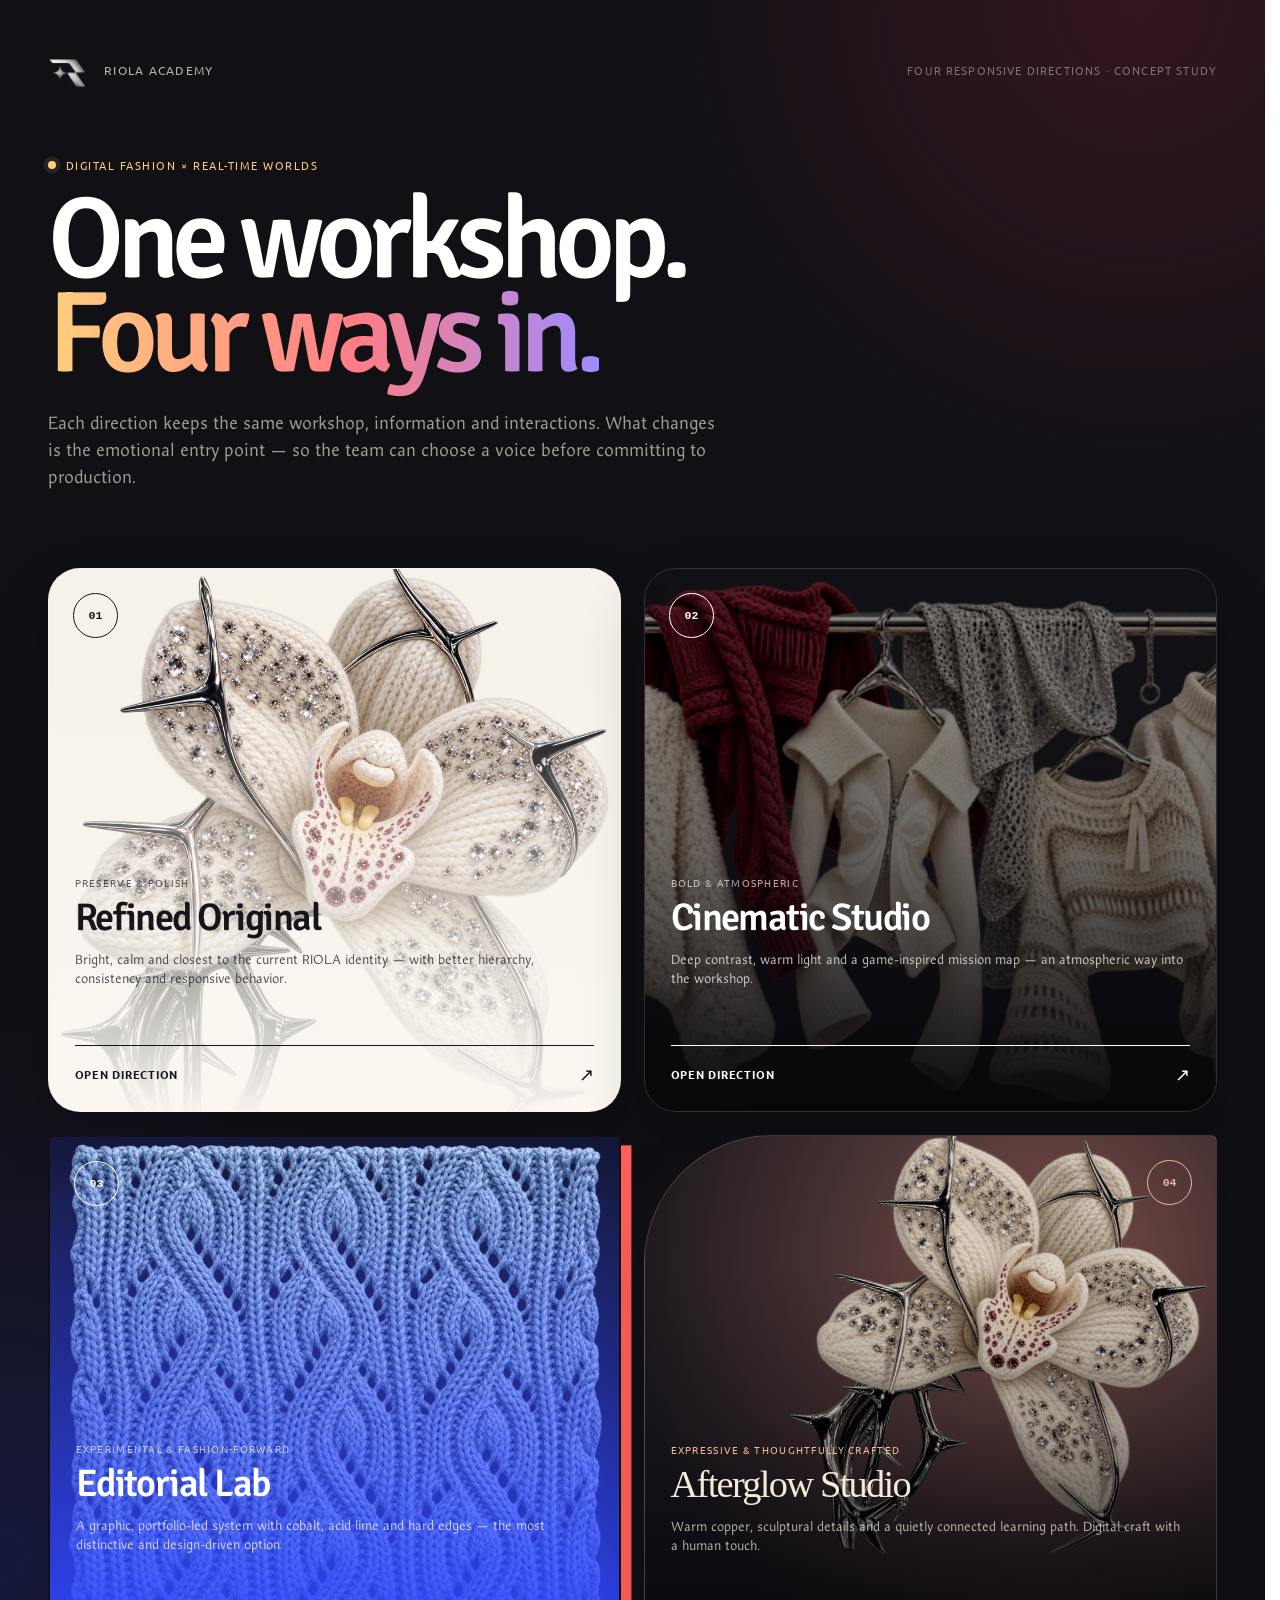
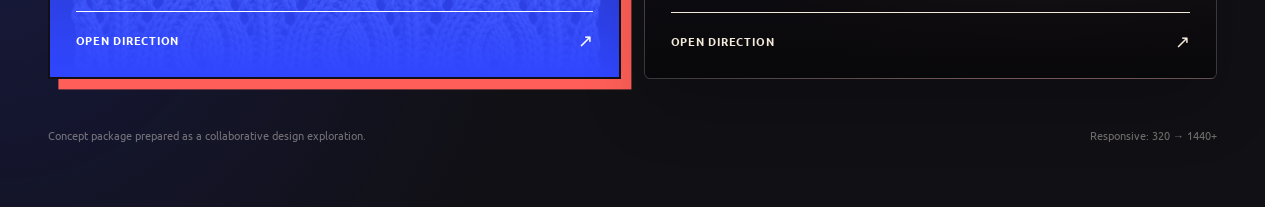
==== commit 58785ebb: "Add Afterglow Studio and distinct workshop maps across four directions" ====
--- a/index.html
+++ b/index.html
@@ -4,11 +4,11 @@
   <meta charset="utf-8">
   <meta name="viewport" content="width=device-width, initial-scale=1">
   <meta name="theme-color" content="#111015">
-  <meta name="description" content="Three responsive visual directions for RIOLA Academy's digital knitwear workshop.">
-  <title>RIOLA Academy — three design directions</title>
+  <meta name="description" content="Four responsive visual directions for RIOLA Academy's digital knitwear workshop.">
+  <title>RIOLA Academy — four design directions</title>
   <link rel="icon" href="assets/riola-mark-192.webp" type="image/webp">
   <link rel="stylesheet" href="assets/styles.css?v=20261012172255">
-  <link rel="stylesheet" href="assets/concepts.css?v=1">
+  <link rel="stylesheet" href="assets/concepts.css?v=2">
 </head>
 <body class="concepts-page">
   <main>
@@ -17,12 +17,12 @@
         <img src="assets/riola-mark-192.webp" alt="">
         <span>RIOLA ACADEMY</span>
       </a>
-      <p>Three responsive directions · concept study</p>
+      <p>Four responsive directions · concept study</p>
     </header>
 
     <section class="concepts-intro" aria-labelledby="concepts-title">
       <p class="concepts-kicker"><span aria-hidden="true"></span> Digital fashion × real-time worlds</p>
-      <h1 id="concepts-title">One workshop.<br><em>Three ways in.</em></h1>
+      <h1 id="concepts-title">One workshop.<br><em>Four ways in.</em></h1>
       <p>Each direction keeps the same workshop, information and interactions. What changes is the emotional entry point — so the team can choose a voice before committing to production.</p>
     </section>
 
@@ -44,7 +44,7 @@
         <div class="concept-copy">
           <span>Bold &amp; atmospheric</span>
           <h2>Cinematic Studio</h2>
-          <p>Deep contrast, warm light and a premium presentation rhythm — confident without borrowing Tango's actual design.</p>
+          <p>Deep contrast, warm light and a game-inspired mission map — an atmospheric way into the workshop.</p>
         </div>
         <strong>Open direction <span aria-hidden="true">↗</span></strong>
       </a>
@@ -59,6 +59,16 @@
         </div>
         <strong>Open direction <span aria-hidden="true">↗</span></strong>
       </a>
+      <a class="concept-card concept-card--afterglow" href="afterglow/">
+        <div class="concept-art"><img src="assets/white-flower-1000.webp" alt="" loading="lazy"></div>
+        <div class="concept-number">04</div>
+        <div class="concept-copy">
+          <span>Expressive &amp; thoughtfully crafted</span>
+          <h2>Afterglow Studio</h2>
+          <p>Warm copper, sculptural details and a quietly connected learning path. Digital craft with a human touch.</p>
+        </div>
+        <strong>Open direction <span aria-hidden="true">↗</span></strong>
+      </a>
     </section>
 
     <footer class="concepts-footer">
--- a/assets/concepts.css
+++ b/assets/concepts.css
@@ -114,7 +114,7 @@
 
 .concept-grid {
   display: grid;
-  grid-template-columns: repeat(3, minmax(0, 1fr));
+  grid-template-columns: repeat(2, minmax(0, 1fr));
   gap: clamp(0.8rem, 1.8vw, 1.5rem);
 }
 
@@ -201,6 +201,13 @@
 .concept-card--editorial .concept-art img {
   filter: saturate(0.45) contrast(1.4);
 }
+
+.concept-card--afterglow { background: radial-gradient(ellipse at 70% 25%, #794d48, #19171d 75%); border-radius: 8rem .4rem .4rem .4rem; color: #f4eadb; }
+.concept-card--afterglow .concept-art img { object-fit: contain; width: 78%; height: 83%; margin-left: 23%; margin-top: -2%; transform: rotate(12deg); filter: sepia(.2) brightness(.85); }
+.concept-card--afterglow .concept-number { left: auto; right: 1.5rem; color: #edb7a0; }
+.concept-card--afterglow .concept-copy h2 { font-family: Georgia, serif; font-weight: 400; letter-spacing: -.045em; }
+.concept-card--afterglow .concept-copy > span { color: #edb7a0; opacity: 1; }
+.concept-card--afterglow:hover .concept-art img { transform: rotate(9deg) scale(1.035); }
 
 .concept-number {
   position: absolute;
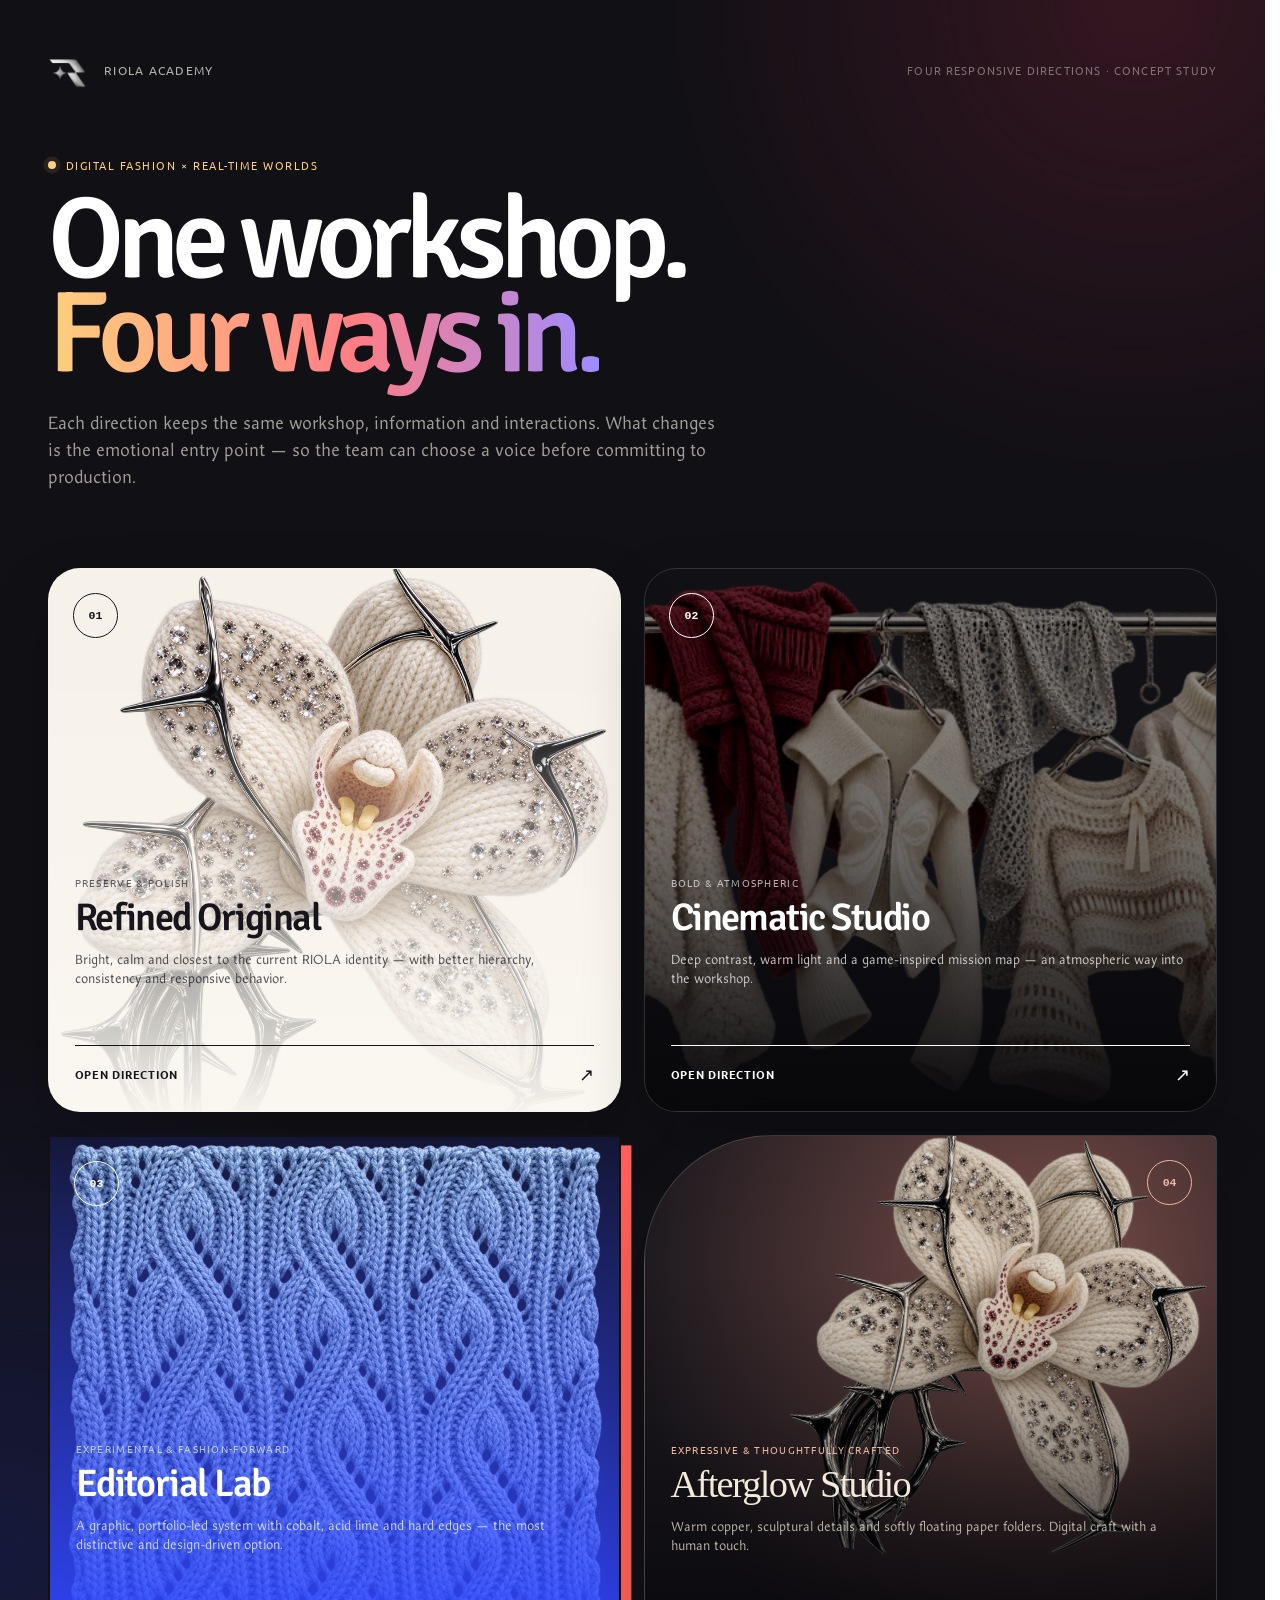
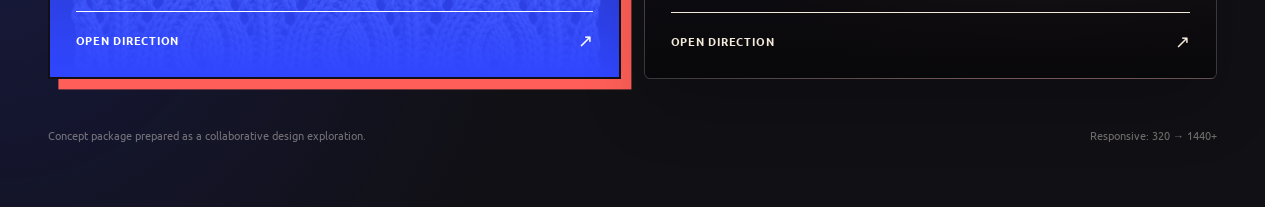
==== commit 05482c72: "Restore modern floating folders with accessible motion across four concepts" ====
--- a/index.html
+++ b/index.html
@@ -65,7 +65,7 @@
         <div class="concept-copy">
           <span>Expressive &amp; thoughtfully crafted</span>
           <h2>Afterglow Studio</h2>
-          <p>Warm copper, sculptural details and a quietly connected learning path. Digital craft with a human touch.</p>
+          <p>Warm copper, sculptural details and softly floating paper folders. Digital craft with a human touch.</p>
         </div>
         <strong>Open direction <span aria-hidden="true">↗</span></strong>
       </a>
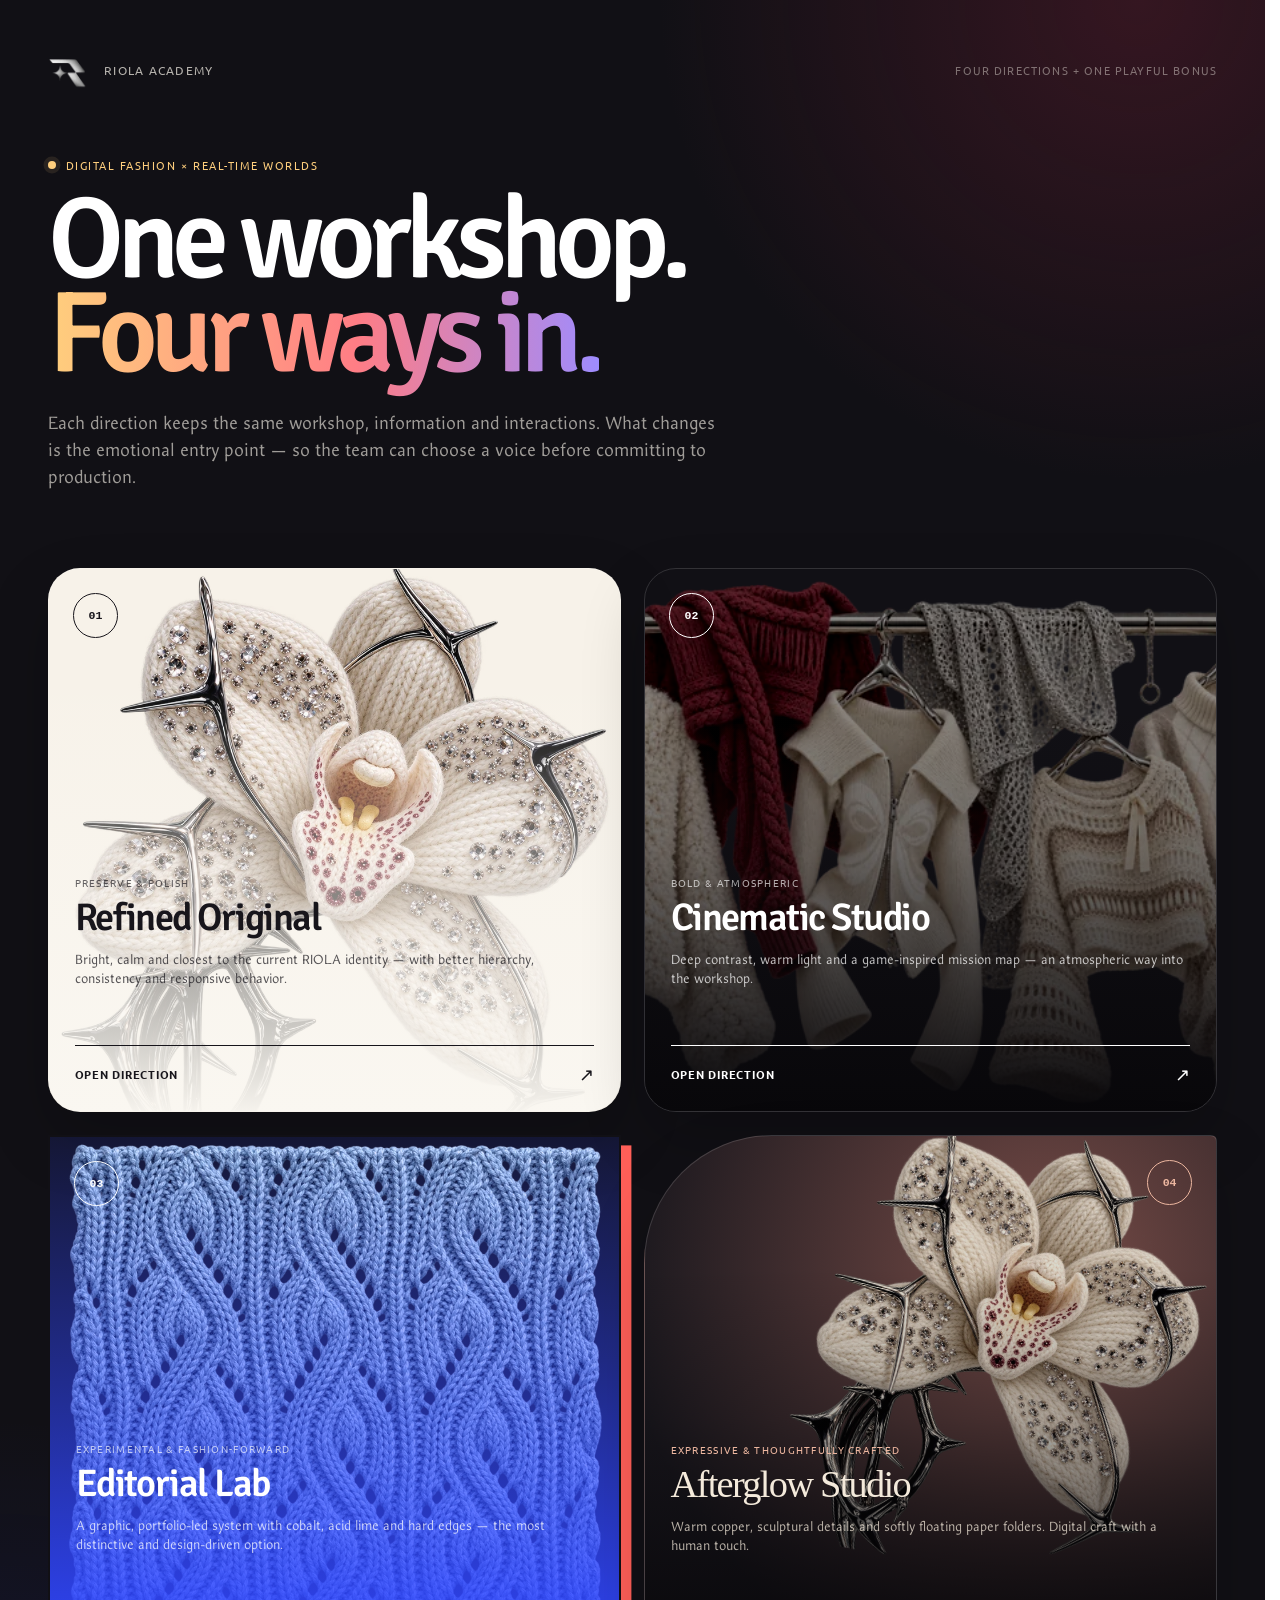
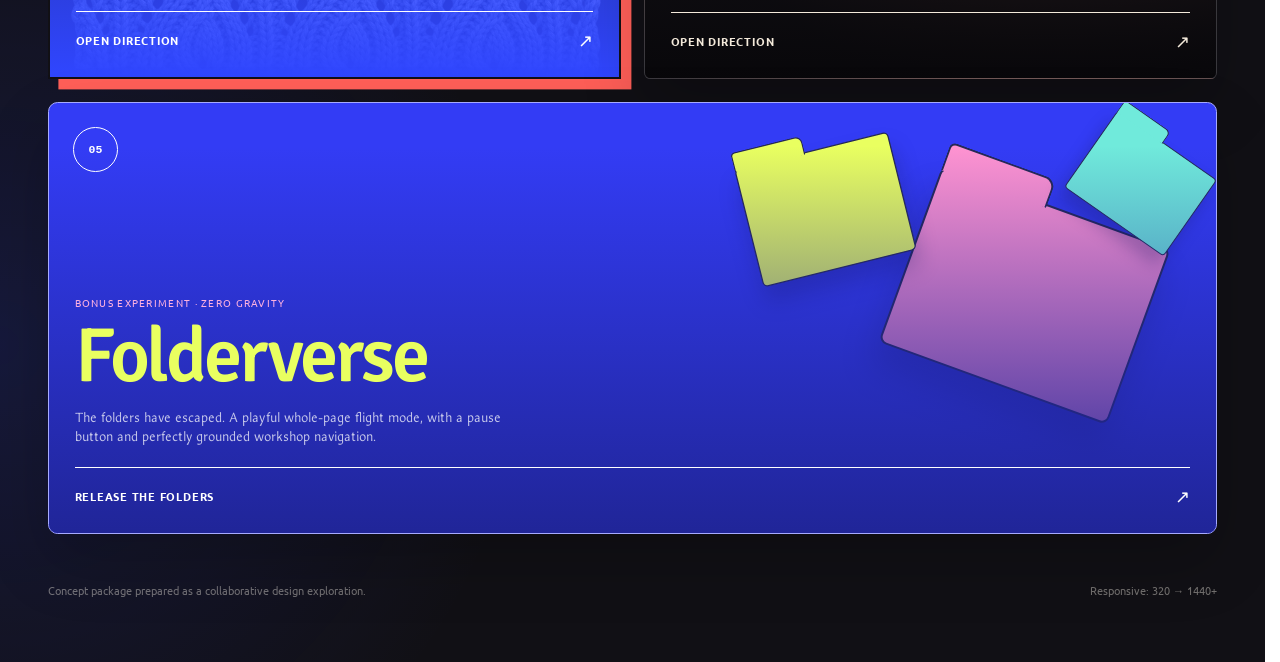
==== commit 77284cc8: "Add Folderverse zero-gravity bonus concept with controllable whole-page folders" ====
--- a/index.html
+++ b/index.html
@@ -4,11 +4,11 @@
   <meta charset="utf-8">
   <meta name="viewport" content="width=device-width, initial-scale=1">
   <meta name="theme-color" content="#111015">
-  <meta name="description" content="Four responsive visual directions for RIOLA Academy's digital knitwear workshop.">
-  <title>RIOLA Academy — four design directions</title>
+  <meta name="description" content="Four responsive directions and one playful bonus for RIOLA Academy's digital knitwear workshop.">
+  <title>RIOLA Academy — four directions + one playful bonus</title>
   <link rel="icon" href="assets/riola-mark-192.webp" type="image/webp">
   <link rel="stylesheet" href="assets/styles.css?v=20261012172255">
-  <link rel="stylesheet" href="assets/concepts.css?v=2">
+  <link rel="stylesheet" href="assets/concepts.css?v=3">
 </head>
 <body class="concepts-page">
   <main>
@@ -17,7 +17,7 @@
         <img src="assets/riola-mark-192.webp" alt="">
         <span>RIOLA ACADEMY</span>
       </a>
-      <p>Four responsive directions · concept study</p>
+      <p>Four directions + one playful bonus</p>
     </header>
 
     <section class="concepts-intro" aria-labelledby="concepts-title">
@@ -69,6 +69,16 @@
         </div>
         <strong>Open direction <span aria-hidden="true">↗</span></strong>
       </a>
+      <a class="concept-card concept-card--folderverse" href="folderverse/">
+        <div class="bonus-folder-art" aria-hidden="true"><i></i><i></i><i></i></div>
+        <div class="concept-number">05</div>
+        <div class="concept-copy">
+          <span>Bonus experiment · zero gravity</span>
+          <h2>Folderverse</h2>
+          <p>The folders have escaped. A playful whole-page flight mode, with a pause button and perfectly grounded workshop navigation.</p>
+        </div>
+        <strong>Release the folders <span aria-hidden="true">↗</span></strong>
+      </a>
     </section>
 
     <footer class="concepts-footer">
--- a/assets/concepts.css
+++ b/assets/concepts.css
@@ -208,6 +208,18 @@
 .concept-card--afterglow .concept-copy h2 { font-family: Georgia, serif; font-weight: 400; letter-spacing: -.045em; }
 .concept-card--afterglow .concept-copy > span { color: #edb7a0; opacity: 1; }
 .concept-card--afterglow:hover .concept-art img { transform: rotate(9deg) scale(1.035); }
+
+.concept-card--folderverse { grid-column: 1 / -1; min-height: 27rem; background: #333cf5; border: 1px solid #a6aaff; border-radius: .6rem; }
+.concept-card--folderverse::after { background: linear-gradient(0deg,#202598,transparent 90%); }
+.concept-card--folderverse .concept-copy { max-width: 32rem; }
+.concept-card--folderverse .concept-copy h2 { color: #e9ff60; font-size: clamp(2.8rem,6vw,5rem); }
+.concept-card--folderverse .concept-copy > span { opacity: 1; color: #ffb2df; }
+.concept-card--folderverse .concept-copy p { min-height: 0; max-width: 29rem; }
+.bonus-folder-art { position: absolute; z-index: -1; inset: 0; pointer-events: none; overflow: hidden; }
+.bonus-folder-art i { position: absolute; display: block; width: clamp(8rem,19vw,19rem); aspect-ratio: 1.3; background: #ff93d1; border: 2px solid #252955; border-radius: .5rem; box-shadow: 0 1.5rem 2rem #11125144; transform: rotate(20deg); right: 6%; top: 23%; }
+.bonus-folder-art i::before { content: ""; position: absolute; bottom: 99%; left: -2px; width: 45%; height: 15%; background: inherit; border: 2px solid #252955; border-bottom: 0; border-radius: .4rem .7rem 0 0; }
+.bonus-folder-art i:nth-child(2) { right: 23%; top: 3%; transform: rotate(-14deg) scale(.65); background: #e9ff60; }
+.bonus-folder-art i:nth-child(3) { right: -4%; top: -3%; transform: rotate(35deg) scale(.5); background: #70eadb; }
 
 .concept-number {
   position: absolute;
